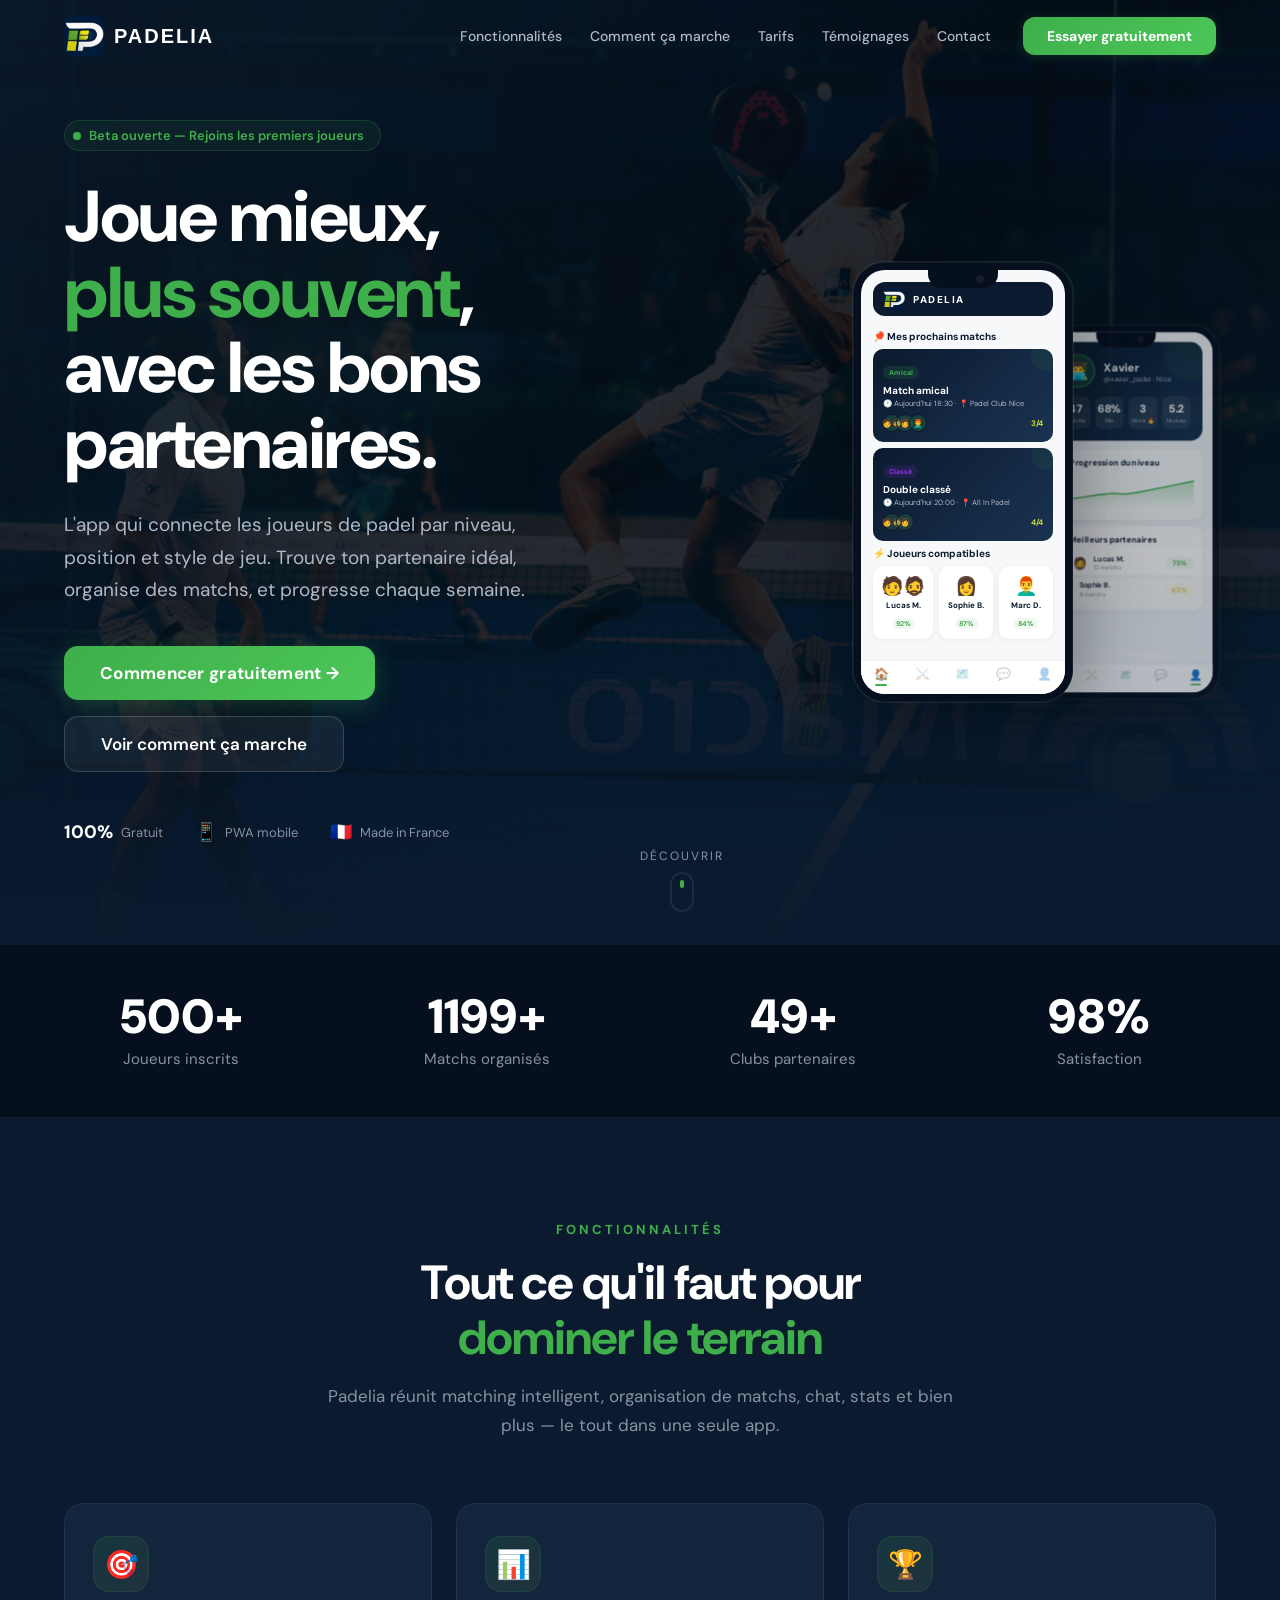
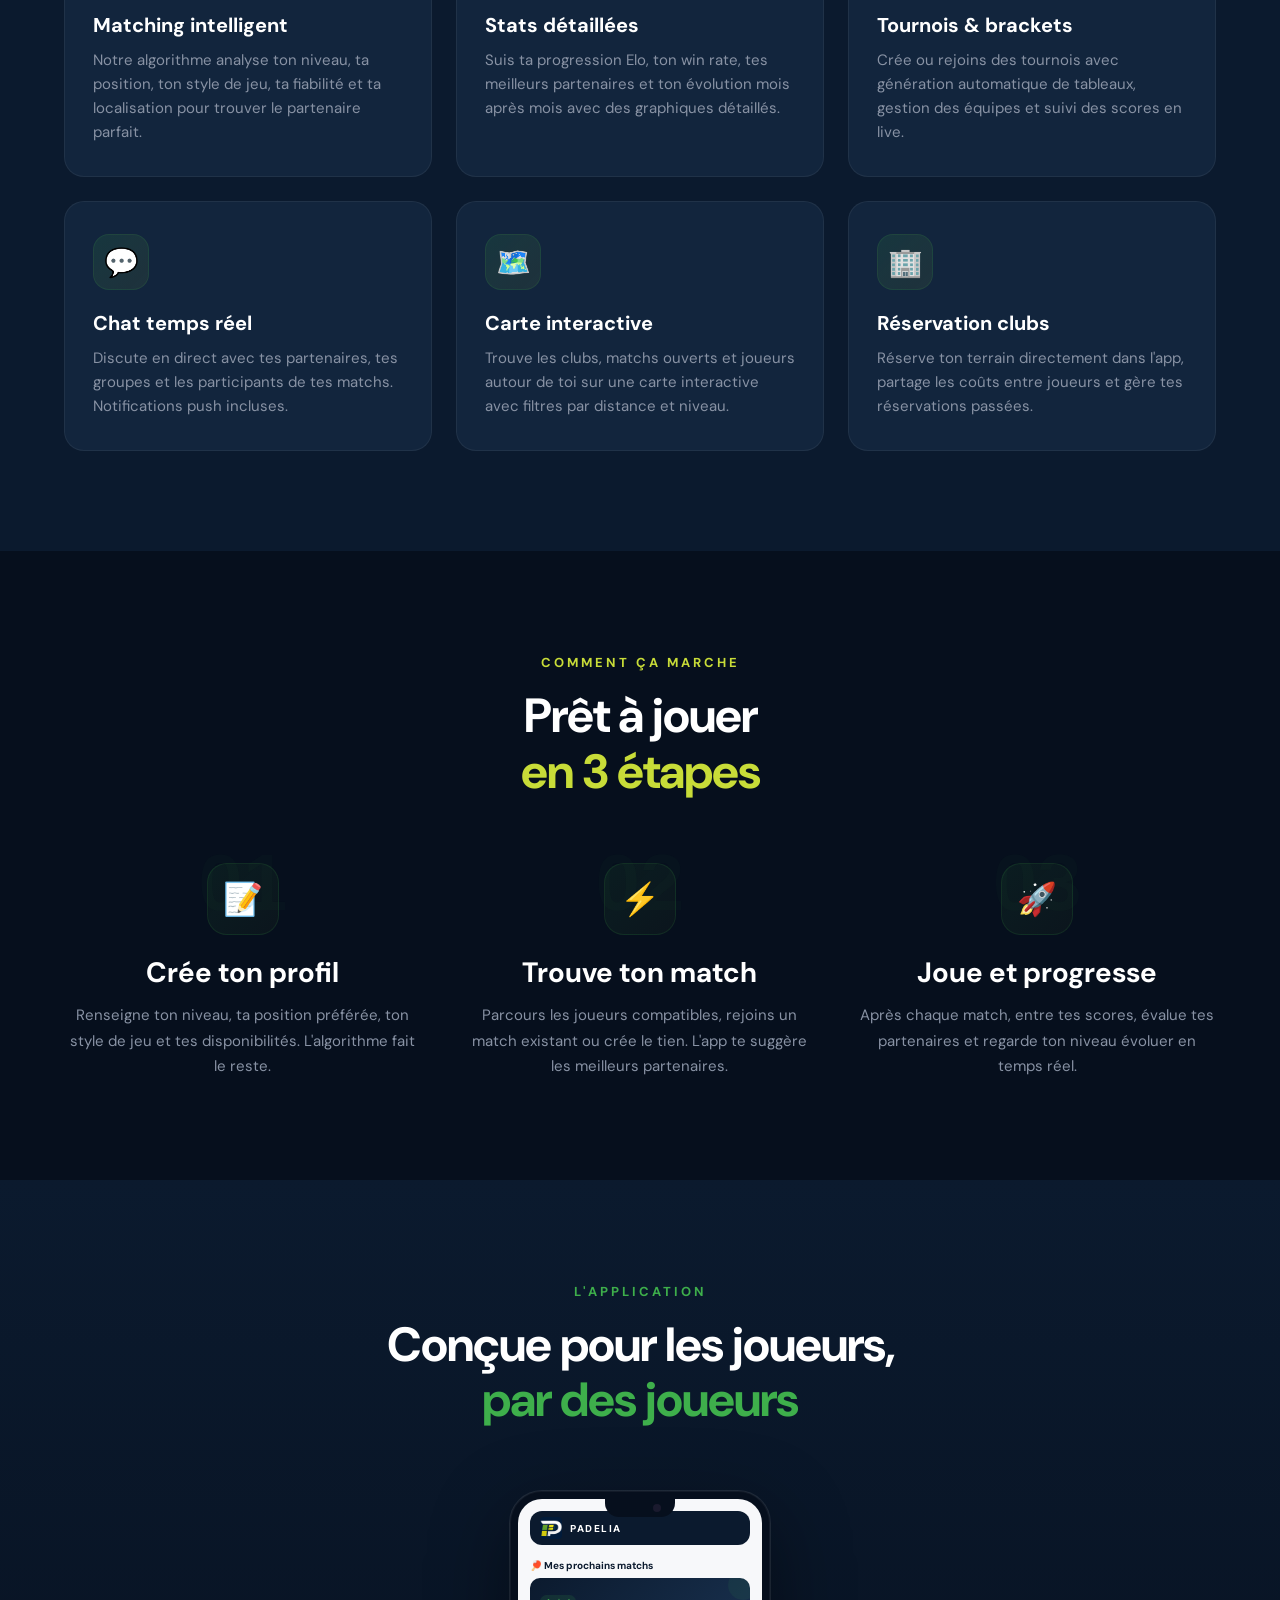
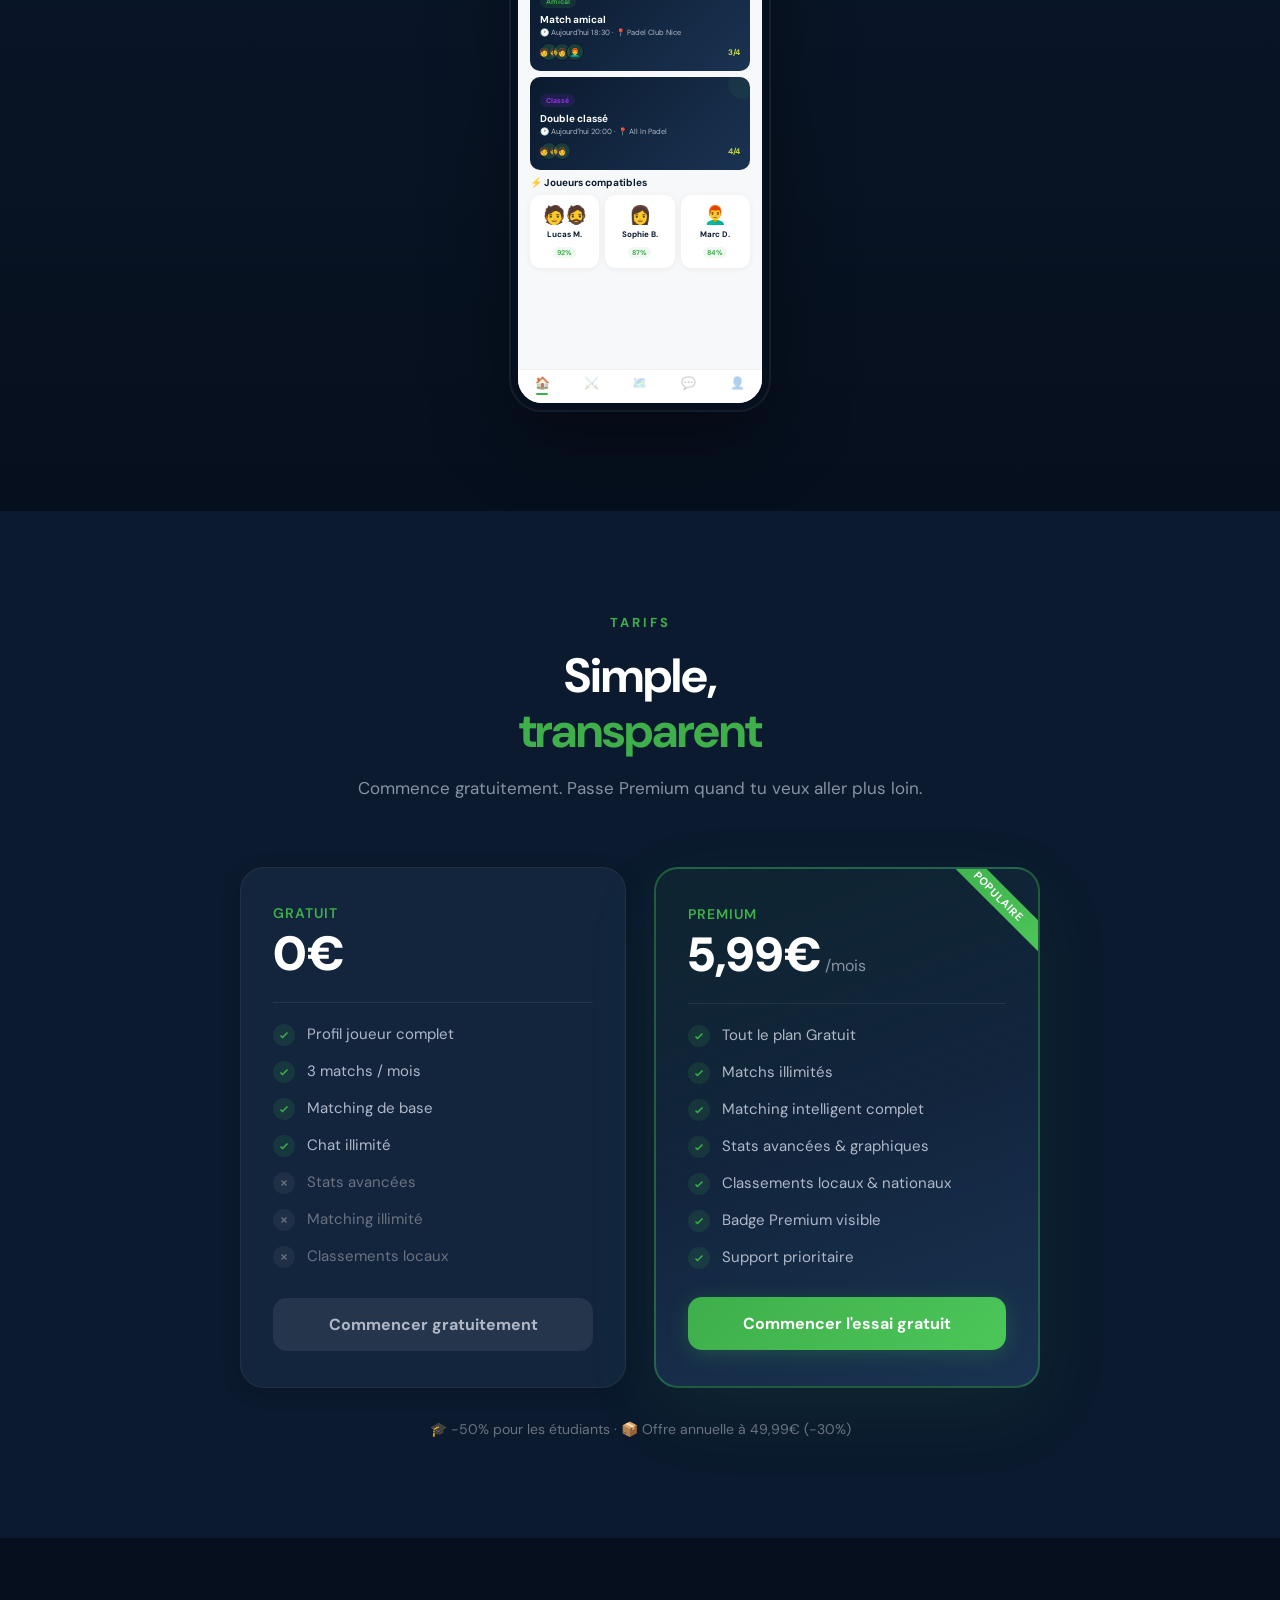
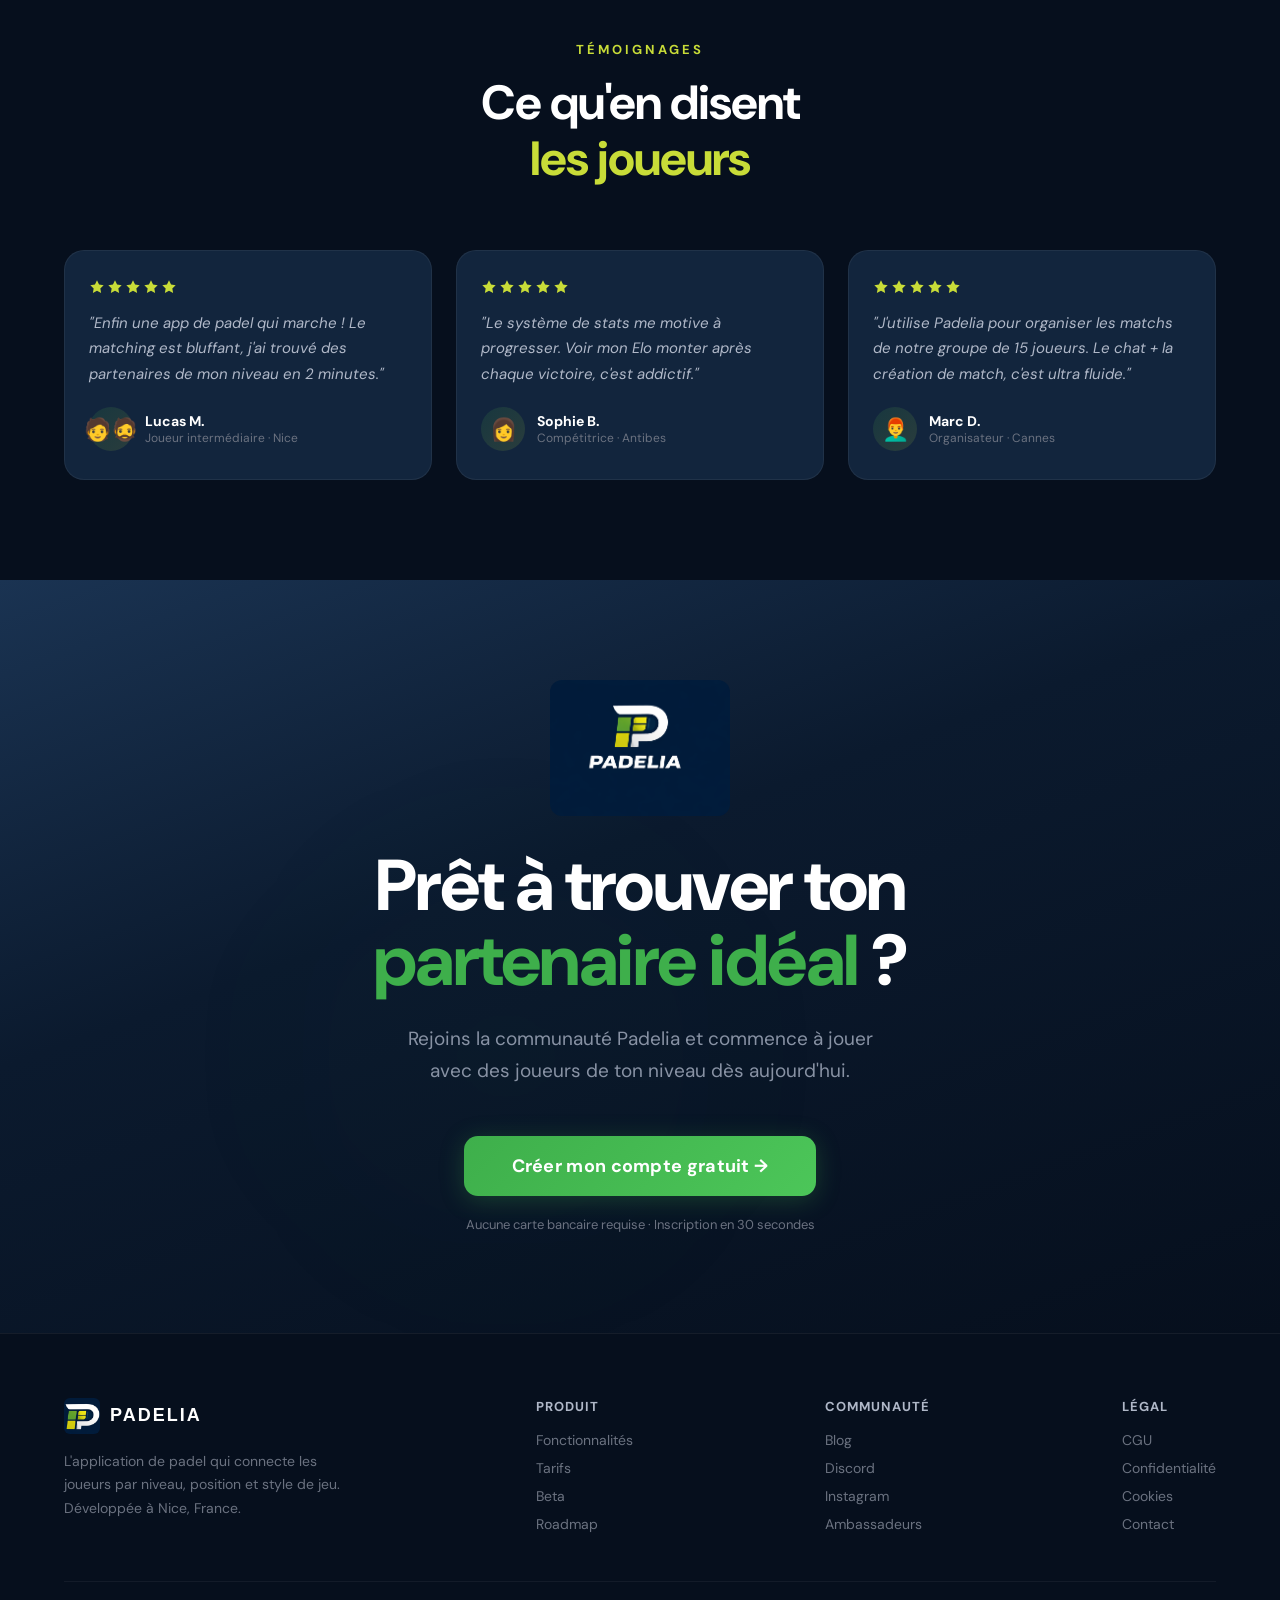
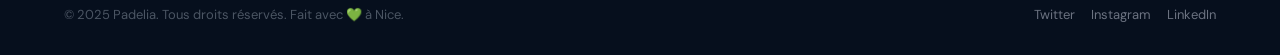
==== index.html @ 712b7052 "first commit" ====
<!DOCTYPE html>
<html lang="fr">
<head>
  <meta charset="UTF-8">
  <meta name="viewport" content="width=device-width, initial-scale=1.0">
  <title>Padelia — Joue mieux, plus souvent</title>
  <meta name="description" content="L'app qui connecte les joueurs de padel par niveau, position et style de jeu. Trouve ton partenaire idéal, organise des matchs et progresse.">

  <!-- Open Graph -->
  <meta property="og:title" content="Padelia — Joue mieux, plus souvent">
  <meta property="og:description" content="L'app qui connecte les joueurs de padel par niveau, position et style de jeu. Trouve ton partenaire idéal, organise des matchs et progresse.">
  <meta property="og:type" content="website">
  <meta property="og:url" content="https://padelia.app">
  <meta property="og:image" content="https://padelia.app/images/cover.jpg">

  <!-- Twitter Card -->
  <meta name="twitter:card" content="summary_large_image">
  <meta name="twitter:title" content="Padelia — Joue mieux, plus souvent">
  <meta name="twitter:description" content="L'app qui connecte les joueurs de padel par niveau, position et style de jeu. Trouve ton partenaire idéal, organise des matchs et progresse.">
  <meta name="twitter:image" content="https://padelia.app/images/cover.jpg">

  <link rel="canonical" href="https://padelia.app">
  <link rel="icon" href="images/logo-small.png">

  <!-- Fonts (non-blocking) -->
  <link rel="preconnect" href="https://fonts.googleapis.com">
  <link rel="preconnect" href="https://fonts.gstatic.com" crossorigin>
  <link href="https://fonts.googleapis.com/css2?family=DM+Sans:ital,opsz,wght@0,9..40,300;0,9..40,400;0,9..40,500;0,9..40,600;0,9..40,700;0,9..40,800;0,9..40,900;1,9..40,400&display=swap" rel="stylesheet">
  <link href="https://api.fontshare.com/v2/css?f[]=clash-display@700,600,800&display=swap" rel="stylesheet">

  <link rel="stylesheet" href="styles.css">
</head>
<body>

  <!-- ══ NAVBAR ══ -->
  <nav class="navbar" id="navbar">
    <div class="navbar-inner">
      <div class="navbar-logo">
        <img src="images/logo-small.png" alt="Padelia">
        <span>PADELIA</span>
      </div>
      <div class="nav-desktop">
        <div class="nav-links">
          <a href="#features">Fonctionnalités</a>
          <a href="#how">Comment ça marche</a>
          <a href="#pricing">Tarifs</a>
          <a href="#testimonials">Témoignages</a>
          <a href="contact.html">Contact</a>
        </div>
        <a href="https://padelia-beta.vercel.app" target="_blank" rel="noopener noreferrer" class="nav-cta">Essayer gratuitement</a>
      </div>
      <button class="nav-mobile-toggle" id="menu-toggle" aria-label="Ouvrir le menu" aria-controls="mobile-menu" aria-expanded="false">
        <span class="bar"></span>
        <span class="bar"></span>
        <span class="bar"></span>
      </button>
    </div>
  </nav>

  <!-- Mobile Menu -->
  <div class="mobile-overlay" id="mobile-overlay"></div>
  <div class="mobile-menu" id="mobile-menu" role="dialog" aria-modal="true" aria-hidden="true">
    <div class="mobile-menu-links">
      <a href="#features">Fonctionnalités</a>
      <a href="#how">Comment ça marche</a>
      <a href="#pricing">Tarifs</a>
      <a href="#testimonials">Témoignages</a>
      <a href="contact.html">Contact</a>
    </div>
    <div class="mobile-menu-spacer"></div>
    <a href="https://padelia-beta.vercel.app" target="_blank" rel="noopener noreferrer" class="cta-btn" style="text-align:center;">
      Essayer gratuitement →
    </a>
  </div>

  <main>

    <!-- ══ HERO ══ -->
    <section class="hero">
      <!-- Cover photo background -->
      <div class="hero-bg">
        <img
          src="images/cover.jpg"
          alt="Joueurs de padel en action"
          fetchpriority="high">
      </div>
      <!-- Gradient overlays -->
      <div class="hero-overlay">
        <div class="hero-overlay-gradient"></div>
        <div class="hero-overlay-bottom"></div>
      </div>
      <!-- Green glow -->
      <div class="hero-glow"></div>

      <div class="section-pad hero-content">
        <!-- Left: Text -->
        <div class="hero-text">
          <div class="hero-badge">
            <span class="hero-badge-dot"></span>
            <span>Beta ouverte — Rejoins les premiers joueurs</span>
          </div>

          <h1 class="heading-xl">
            Joue mieux,<br>
            <span class="accent">plus souvent</span>,<br>
            avec les bons<br>
            partenaires.
          </h1>

          <p class="hero-desc">
            L'app qui connecte les joueurs de padel par niveau, position et style de jeu.
            Trouve ton partenaire idéal, organise des matchs, et progresse chaque semaine.
          </p>

          <div class="hero-buttons">
            <a href="https://padelia-beta.vercel.app" target="_blank" rel="noopener noreferrer" class="cta-btn">
              Commencer gratuitement →
            </a>
            <a href="#how" class="cta-secondary">
              Voir comment ça marche
            </a>
          </div>

          <div class="hero-badges">
            <div><span class="value">100%</span> <span class="label">Gratuit</span></div>
            <div><span class="value">📱</span> <span class="label">PWA mobile</span></div>
            <div><span class="value">🇫🇷</span> <span class="label">Made in France</span></div>
          </div>
        </div>

        <!-- Right: Phone Mockups -->
        <div class="hero-phones">
          <div class="hero-phone-main">
            <!-- Phone Mockup: Home Screen -->
            <div class="phone-mockup">
              <div class="phone-notch"><div class="phone-notch-camera"></div></div>
              <div class="phone-screen">
                <div class="phone-screen-content">
                  <div class="phone-header">
                    <img src="images/logo-small.png" alt="P" loading="lazy" decoding="async">
                    <span>PADELIA</span>
                  </div>
                  <div class="phone-section-title">🏓 Mes prochains matchs</div>
                  <!-- Match 1 -->
                  <div class="match-card">
                    <div class="match-card-circle"></div>
                    <span class="match-badge amical">Amical</span>
                    <div class="match-title">Match amical</div>
                    <div class="match-info">🕐 Aujourd'hui 18:30 · 📍 Padel Club Nice</div>
                    <div class="match-footer">
                      <div class="match-avatars">
                        <div class="match-avatar">🧑‍🧔</div>
                        <div class="match-avatar">👩</div>
                        <div class="match-avatar">👨‍🦰</div>
                      </div>
                      <span class="match-slots">3/4</span>
                    </div>
                  </div>
                  <!-- Match 2 -->
                  <div class="match-card">
                    <div class="match-card-circle"></div>
                    <span class="match-badge classe">Classé</span>
                    <div class="match-title">Double classé</div>
                    <div class="match-info">🕐 Aujourd'hui 20:00 · 📍 All In Padel</div>
                    <div class="match-footer">
                      <div class="match-avatars">
                        <div class="match-avatar">🧑‍🧔</div>
                        <div class="match-avatar">👩</div>
                      </div>
                      <span class="match-slots">4/4</span>
                    </div>
                  </div>
                  <div class="phone-section-title" style="margin-top:4px;">⚡ Joueurs compatibles</div>
                  <div class="players-grid">
                    <div class="player-card">
                      <div class="player-card-emoji">🧑‍🧔</div>
                      <div class="player-card-name">Lucas M.</div>
                      <span class="player-card-score">92%</span>
                    </div>
                    <div class="player-card">
                      <div class="player-card-emoji">👩</div>
                      <div class="player-card-name">Sophie B.</div>
                      <span class="player-card-score">87%</span>
                    </div>
                    <div class="player-card">
                      <div class="player-card-emoji">👨‍🦰</div>
                      <div class="player-card-name">Marc D.</div>
                      <span class="player-card-score">84%</span>
                    </div>
                  </div>
                </div>
                <div class="phone-navbar">
                  <div class="phone-navbar-item active">🏠<div class="indicator"></div></div>
                  <div class="phone-navbar-item">⚔️</div>
                  <div class="phone-navbar-item">🗺️</div>
                  <div class="phone-navbar-item">💬</div>
                  <div class="phone-navbar-item">👤</div>
                </div>
              </div>
            </div>
          </div>

          <div class="hero-phone-secondary">
            <!-- Phone Mockup: Stats Screen -->
            <div class="phone-mockup">
              <div class="phone-notch"><div class="phone-notch-camera"></div></div>
              <div class="phone-screen">
                <div class="phone-screen-content">
                  <!-- Stats Header -->
                  <div class="stats-header">
                    <div class="stats-header-circle"></div>
                    <div class="stats-profile">
                      <div class="stats-avatar">👨‍💻</div>
                      <div>
                        <div class="stats-name">Xavier</div>
                        <div class="stats-handle">@xavier_padel · Nice</div>
                      </div>
                    </div>
                    <div class="stats-grid">
                      <div class="stats-grid-item">
                        <div class="stats-grid-value">47</div>
                        <div class="stats-grid-label">Matchs</div>
                      </div>
                      <div class="stats-grid-item">
                        <div class="stats-grid-value">68%</div>
                        <div class="stats-grid-label">Win</div>
                      </div>
                      <div class="stats-grid-item">
                        <div class="stats-grid-value">3</div>
                        <div class="stats-grid-label">Série 🔥</div>
                      </div>
                      <div class="stats-grid-item">
                        <div class="stats-grid-value">5.2</div>
                        <div class="stats-grid-label">Niveau</div>
                      </div>
                    </div>
                  </div>
                  <!-- Progression Chart -->
                  <div class="stats-card">
                    <div class="stats-card-title">📈 Progression du niveau</div>
                    <svg class="stats-chart" viewBox="0 0 200 50">
                      <defs>
                        <linearGradient id="sg" x1="0" y1="0" x2="0" y2="1">
                          <stop offset="0%" stop-color="#3EAF4B" stop-opacity="0.3"/>
                          <stop offset="100%" stop-color="#3EAF4B" stop-opacity="0"/>
                        </linearGradient>
                      </defs>
                      <polyline fill="none" stroke="#3EAF4B" stroke-width="2" stroke-linecap="round" points="0,40 20,38 40,35 60,32 80,30 100,31 120,28 140,24 160,20 180,16 200,12"/>
                      <polygon fill="url(#sg)" points="0,50 0,40 20,38 40,35 60,32 80,30 100,31 120,28 140,24 160,20 180,16 200,12 200,50"/>
                    </svg>
                  </div>
                  <!-- Best Partners -->
                  <div class="stats-card">
                    <div class="stats-card-title">🤝 Meilleurs partenaires</div>
                    <div class="partner-row">
                      <div class="partner-emoji">🧑‍🧔</div>
                      <div class="partner-info">
                        <div class="partner-name">Lucas M.</div>
                        <div class="partner-matches">12 matchs</div>
                      </div>
                      <span class="partner-winrate high">75%</span>
                    </div>
                    <div class="partner-row">
                      <div class="partner-emoji">👩</div>
                      <div class="partner-info">
                        <div class="partner-name">Sophie B.</div>
                        <div class="partner-matches">8 matchs</div>
                      </div>
                      <span class="partner-winrate mid">62%</span>
                    </div>
                  </div>
                </div>
                <div class="phone-navbar">
                  <div class="phone-navbar-item">🏠</div>
                  <div class="phone-navbar-item">⚔️</div>
                  <div class="phone-navbar-item">🗺️</div>
                  <div class="phone-navbar-item">💬</div>
                  <div class="phone-navbar-item active">👤<div class="indicator"></div></div>
                </div>
              </div>
            </div>
          </div>
        </div>
      </div>

      <!-- Scroll indicator -->
      <div class="scroll-indicator">
        <span>Découvrir</span>
        <div class="scroll-indicator-pill">
          <div class="scroll-indicator-dot"></div>
        </div>
      </div>
    </section>

    <!-- ══ SOCIAL PROOF BAR ══ -->
    <section class="social-proof">
      <div class="social-proof-inner">
        <div class="grid-4">
          <div class="stat-counter" data-end="500" data-suffix="+" data-delay="0">
            <div class="number">0+</div>
            <div class="label">Joueurs inscrits</div>
          </div>
          <div class="stat-counter" data-end="1200" data-suffix="+" data-delay="150">
            <div class="number">0+</div>
            <div class="label">Matchs organisés</div>
          </div>
          <div class="stat-counter" data-end="50" data-suffix="+" data-delay="300">
            <div class="number">0+</div>
            <div class="label">Clubs partenaires</div>
          </div>
          <div class="stat-counter" data-end="98" data-suffix="%" data-delay="0">
            <div class="number">0%</div>
            <div class="label">Satisfaction</div>
          </div>
        </div>
      </div>
    </section>

    <!-- ══ FEATURES ══ -->
    <section id="features" class="features-section">
      <div class="section-pad">
        <div class="section-header reveal">
          <span class="section-tag green">Fonctionnalités</span>
          <h2 class="heading-lg">Tout ce qu'il faut pour<br><span class="accent-green">dominer le terrain</span></h2>
          <p>Padelia réunit matching intelligent, organisation de matchs, chat, stats et bien plus — le tout dans une seule app.</p>
        </div>
        <div class="grid-3">
          <div class="reveal">
            <div class="feature-card">
              <div class="feature-card-icon">🎯</div>
              <h3>Matching intelligent</h3>
              <p>Notre algorithme analyse ton niveau, ta position, ton style de jeu, ta fiabilité et ta localisation pour trouver le partenaire parfait.</p>
            </div>
          </div>
          <div class="reveal" data-delay="100">
            <div class="feature-card">
              <div class="feature-card-icon">📊</div>
              <h3>Stats détaillées</h3>
              <p>Suis ta progression Elo, ton win rate, tes meilleurs partenaires et ton évolution mois après mois avec des graphiques détaillés.</p>
            </div>
          </div>
          <div class="reveal" data-delay="200">
            <div class="feature-card">
              <div class="feature-card-icon">🏆</div>
              <h3>Tournois & brackets</h3>
              <p>Crée ou rejoins des tournois avec génération automatique de tableaux, gestion des équipes et suivi des scores en live.</p>
            </div>
          </div>
          <div class="reveal" data-delay="100">
            <div class="feature-card">
              <div class="feature-card-icon">💬</div>
              <h3>Chat temps réel</h3>
              <p>Discute en direct avec tes partenaires, tes groupes et les participants de tes matchs. Notifications push incluses.</p>
            </div>
          </div>
          <div class="reveal" data-delay="200">
            <div class="feature-card">
              <div class="feature-card-icon">🗺️</div>
              <h3>Carte interactive</h3>
              <p>Trouve les clubs, matchs ouverts et joueurs autour de toi sur une carte interactive avec filtres par distance et niveau.</p>
            </div>
          </div>
          <div class="reveal" data-delay="300">
            <div class="feature-card">
              <div class="feature-card-icon">🏢</div>
              <h3>Réservation clubs</h3>
              <p>Réserve ton terrain directement dans l'app, partage les coûts entre joueurs et gère tes réservations passées.</p>
            </div>
          </div>
        </div>
      </div>
    </section>

    <!-- ══ HOW IT WORKS ══ -->
    <section id="how" class="how-section">
      <div class="section-pad" style="position:relative;">
        <div class="section-header reveal">
          <span class="section-tag lime">Comment ça marche</span>
          <h2 class="heading-lg">Prêt à jouer<br><span class="accent-lime">en 3 étapes</span></h2>
        </div>
        <div class="grid-3" style="gap:40px;">
          <div class="reveal">
            <div class="how-step">
              <div class="how-step-number">01</div>
              <div class="how-step-icon">📝</div>
              <h3 class="heading-md">Crée ton profil</h3>
              <p>Renseigne ton niveau, ta position préférée, ton style de jeu et tes disponibilités. L'algorithme fait le reste.</p>
            </div>
          </div>
          <div class="reveal" data-delay="150">
            <div class="how-step">
              <div class="how-step-number">02</div>
              <div class="how-step-icon">⚡</div>
              <h3 class="heading-md">Trouve ton match</h3>
              <p>Parcours les joueurs compatibles, rejoins un match existant ou crée le tien. L'app te suggère les meilleurs partenaires.</p>
            </div>
          </div>
          <div class="reveal" data-delay="300">
            <div class="how-step">
              <div class="how-step-number">03</div>
              <div class="how-step-icon">🚀</div>
              <h3 class="heading-md">Joue et progresse</h3>
              <p>Après chaque match, entre tes scores, évalue tes partenaires et regarde ton niveau évoluer en temps réel.</p>
            </div>
          </div>
        </div>
      </div>
    </section>

    <!-- ══ APP SHOWCASE ══ -->
    <section class="showcase-section">
      <div class="section-header reveal" style="max-width:600px;margin:0 auto 64px;">
        <span class="section-tag green">L'application</span>
        <h2 class="heading-lg">Conçue pour les joueurs,<br><span class="accent-green">par des joueurs</span></h2>
      </div>
      <div class="reveal" data-delay="200">
        <div class="phones-row">
          <!-- Large Phone Mockup: Home -->
          <div class="phone-mockup large">
            <div class="phone-notch"><div class="phone-notch-camera"></div></div>
            <div class="phone-screen">
              <div class="phone-screen-content">
                <div class="phone-header">
                  <img src="images/logo-small.png" alt="P" loading="lazy" decoding="async">
                  <span>PADELIA</span>
                </div>
                <div class="phone-section-title">🏓 Mes prochains matchs</div>
                <div class="match-card">
                  <div class="match-card-circle"></div>
                  <span class="match-badge amical">Amical</span>
                  <div class="match-title">Match amical</div>
                  <div class="match-info">🕐 Aujourd'hui 18:30 · 📍 Padel Club Nice</div>
                  <div class="match-footer">
                    <div class="match-avatars">
                      <div class="match-avatar">🧑‍🧔</div>
                      <div class="match-avatar">👩</div>
                      <div class="match-avatar">👨‍🦰</div>
                    </div>
                    <span class="match-slots">3/4</span>
                  </div>
                </div>
                <div class="match-card">
                  <div class="match-card-circle"></div>
                  <span class="match-badge classe">Classé</span>
                  <div class="match-title">Double classé</div>
                  <div class="match-info">🕐 Aujourd'hui 20:00 · 📍 All In Padel</div>
                  <div class="match-footer">
                    <div class="match-avatars">
                      <div class="match-avatar">🧑‍🧔</div>
                      <div class="match-avatar">👩</div>
                    </div>
                    <span class="match-slots">4/4</span>
                  </div>
                </div>
                <div class="phone-section-title" style="margin-top:4px;">⚡ Joueurs compatibles</div>
                <div class="players-grid">
                  <div class="player-card">
                    <div class="player-card-emoji">🧑‍🧔</div>
                    <div class="player-card-name">Lucas M.</div>
                    <span class="player-card-score">92%</span>
                  </div>
                  <div class="player-card">
                    <div class="player-card-emoji">👩</div>
                    <div class="player-card-name">Sophie B.</div>
                    <span class="player-card-score">87%</span>
                  </div>
                  <div class="player-card">
                    <div class="player-card-emoji">👨‍🦰</div>
                    <div class="player-card-name">Marc D.</div>
                    <span class="player-card-score">84%</span>
                  </div>
                </div>
              </div>
              <div class="phone-navbar">
                <div class="phone-navbar-item active">🏠<div class="indicator"></div></div>
                <div class="phone-navbar-item">⚔️</div>
                <div class="phone-navbar-item">🗺️</div>
                <div class="phone-navbar-item">💬</div>
                <div class="phone-navbar-item">👤</div>
              </div>
            </div>
          </div>
        </div>
      </div>
    </section>

    <!-- ══ PRICING ══ -->
    <section id="pricing" class="pricing-section">
      <div class="section-pad">
        <div class="section-header reveal">
          <span class="section-tag green">Tarifs</span>
          <h2 class="heading-lg">Simple,<br><span class="accent-green">transparent</span></h2>
          <p>Commence gratuitement. Passe Premium quand tu veux aller plus loin.</p>
        </div>
        <div class="grid-2" style="max-width:800px;margin:0 auto;gap:28px;">
          <!-- Free Plan -->
          <div class="reveal">
            <div class="pricing-card">
              <div class="pricing-name">Gratuit</div>
              <div class="pricing-price">
                <span class="amount">0€</span>
              </div>
              <div class="pricing-divider"></div>
              <div class="pricing-features">
                <div class="pricing-feature">
                  <div class="pricing-feature-icon included">
                    <svg width="12" height="12" fill="none" viewBox="0 0 24 24" stroke="#3EAF4B" stroke-width="3"><path d="M5 13l4 4L19 7"/></svg>
                  </div>
                  <span class="included">Profil joueur complet</span>
                </div>
                <div class="pricing-feature">
                  <div class="pricing-feature-icon included">
                    <svg width="12" height="12" fill="none" viewBox="0 0 24 24" stroke="#3EAF4B" stroke-width="3"><path d="M5 13l4 4L19 7"/></svg>
                  </div>
                  <span class="included">3 matchs / mois</span>
                </div>
                <div class="pricing-feature">
                  <div class="pricing-feature-icon included">
                    <svg width="12" height="12" fill="none" viewBox="0 0 24 24" stroke="#3EAF4B" stroke-width="3"><path d="M5 13l4 4L19 7"/></svg>
                  </div>
                  <span class="included">Matching de base</span>
                </div>
                <div class="pricing-feature">
                  <div class="pricing-feature-icon included">
                    <svg width="12" height="12" fill="none" viewBox="0 0 24 24" stroke="#3EAF4B" stroke-width="3"><path d="M5 13l4 4L19 7"/></svg>
                  </div>
                  <span class="included">Chat illimité</span>
                </div>
                <div class="pricing-feature">
                  <div class="pricing-feature-icon excluded">
                    <svg width="10" height="10" fill="none" viewBox="0 0 24 24" stroke="#6B7280" stroke-width="3"><path d="M18 6L6 18M6 6l12 12"/></svg>
                  </div>
                  <span class="excluded">Stats avancées</span>
                </div>
                <div class="pricing-feature">
                  <div class="pricing-feature-icon excluded">
                    <svg width="10" height="10" fill="none" viewBox="0 0 24 24" stroke="#6B7280" stroke-width="3"><path d="M18 6L6 18M6 6l12 12"/></svg>
                  </div>
                  <span class="excluded">Matching illimité</span>
                </div>
                <div class="pricing-feature">
                  <div class="pricing-feature-icon excluded">
                    <svg width="10" height="10" fill="none" viewBox="0 0 24 24" stroke="#6B7280" stroke-width="3"><path d="M18 6L6 18M6 6l12 12"/></svg>
                  </div>
                  <span class="excluded">Classements locaux</span>
                </div>
              </div>
              <button class="pricing-btn secondary">Commencer gratuitement</button>
            </div>
          </div>
          <!-- Premium Plan -->
          <div class="reveal" data-delay="150">
            <div class="pricing-card highlighted">
              <div class="pricing-ribbon">POPULAIRE</div>
              <div class="pricing-name">Premium</div>
              <div class="pricing-price">
                <span class="amount">5,99€</span>
                <span class="period">/mois</span>
              </div>
              <div class="pricing-divider"></div>
              <div class="pricing-features">
                <div class="pricing-feature">
                  <div class="pricing-feature-icon included">
                    <svg width="12" height="12" fill="none" viewBox="0 0 24 24" stroke="#3EAF4B" stroke-width="3"><path d="M5 13l4 4L19 7"/></svg>
                  </div>
                  <span class="included">Tout le plan Gratuit</span>
                </div>
                <div class="pricing-feature">
                  <div class="pricing-feature-icon included">
                    <svg width="12" height="12" fill="none" viewBox="0 0 24 24" stroke="#3EAF4B" stroke-width="3"><path d="M5 13l4 4L19 7"/></svg>
                  </div>
                  <span class="included">Matchs illimités</span>
                </div>
                <div class="pricing-feature">
                  <div class="pricing-feature-icon included">
                    <svg width="12" height="12" fill="none" viewBox="0 0 24 24" stroke="#3EAF4B" stroke-width="3"><path d="M5 13l4 4L19 7"/></svg>
                  </div>
                  <span class="included">Matching intelligent complet</span>
                </div>
                <div class="pricing-feature">
                  <div class="pricing-feature-icon included">
                    <svg width="12" height="12" fill="none" viewBox="0 0 24 24" stroke="#3EAF4B" stroke-width="3"><path d="M5 13l4 4L19 7"/></svg>
                  </div>
                  <span class="included">Stats avancées & graphiques</span>
                </div>
                <div class="pricing-feature">
                  <div class="pricing-feature-icon included">
                    <svg width="12" height="12" fill="none" viewBox="0 0 24 24" stroke="#3EAF4B" stroke-width="3"><path d="M5 13l4 4L19 7"/></svg>
                  </div>
                  <span class="included">Classements locaux & nationaux</span>
                </div>
                <div class="pricing-feature">
                  <div class="pricing-feature-icon included">
                    <svg width="12" height="12" fill="none" viewBox="0 0 24 24" stroke="#3EAF4B" stroke-width="3"><path d="M5 13l4 4L19 7"/></svg>
                  </div>
                  <span class="included">Badge Premium visible</span>
                </div>
                <div class="pricing-feature">
                  <div class="pricing-feature-icon included">
                    <svg width="12" height="12" fill="none" viewBox="0 0 24 24" stroke="#3EAF4B" stroke-width="3"><path d="M5 13l4 4L19 7"/></svg>
                  </div>
                  <span class="included">Support prioritaire</span>
                </div>
              </div>
              <button class="pricing-btn primary">Commencer l'essai gratuit</button>
            </div>
          </div>
        </div>
        <div class="reveal" data-delay="300">
          <p class="pricing-note">🎓 -50% pour les étudiants · 📦 Offre annuelle à 49,99€ (-30%)</p>
        </div>
      </div>
    </section>

    <!-- ══ TESTIMONIALS ══ -->
    <section id="testimonials" class="testimonials-section">
      <div class="section-pad">
        <div class="section-header reveal">
          <span class="section-tag lime">Témoignages</span>
          <h2 class="heading-lg">Ce qu'en disent<br><span class="accent-lime">les joueurs</span></h2>
        </div>
        <div class="grid-3">
          <div class="reveal">
            <div class="testimonial-card">
              <div class="testimonial-stars">
                <svg width="16" height="16" fill="#C8DC38" viewBox="0 0 24 24"><path d="M12 2l3.09 6.26L22 9.27l-5 4.87 1.18 6.88L12 17.77l-6.18 3.25L7 14.14 2 9.27l6.91-1.01L12 2z"/></svg>
                <svg width="16" height="16" fill="#C8DC38" viewBox="0 0 24 24"><path d="M12 2l3.09 6.26L22 9.27l-5 4.87 1.18 6.88L12 17.77l-6.18 3.25L7 14.14 2 9.27l6.91-1.01L12 2z"/></svg>
                <svg width="16" height="16" fill="#C8DC38" viewBox="0 0 24 24"><path d="M12 2l3.09 6.26L22 9.27l-5 4.87 1.18 6.88L12 17.77l-6.18 3.25L7 14.14 2 9.27l6.91-1.01L12 2z"/></svg>
                <svg width="16" height="16" fill="#C8DC38" viewBox="0 0 24 24"><path d="M12 2l3.09 6.26L22 9.27l-5 4.87 1.18 6.88L12 17.77l-6.18 3.25L7 14.14 2 9.27l6.91-1.01L12 2z"/></svg>
                <svg width="16" height="16" fill="#C8DC38" viewBox="0 0 24 24"><path d="M12 2l3.09 6.26L22 9.27l-5 4.87 1.18 6.88L12 17.77l-6.18 3.25L7 14.14 2 9.27l6.91-1.01L12 2z"/></svg>
              </div>
              <p class="testimonial-text">"Enfin une app de padel qui marche ! Le matching est bluffant, j'ai trouvé des partenaires de mon niveau en 2 minutes."</p>
              <div class="testimonial-author">
                <div class="testimonial-avatar">🧑‍🧔</div>
                <div>
                  <div class="testimonial-name">Lucas M.</div>
                  <div class="testimonial-role">Joueur intermédiaire · Nice</div>
                </div>
              </div>
            </div>
          </div>
          <div class="reveal" data-delay="100">
            <div class="testimonial-card">
              <div class="testimonial-stars">
                <svg width="16" height="16" fill="#C8DC38" viewBox="0 0 24 24"><path d="M12 2l3.09 6.26L22 9.27l-5 4.87 1.18 6.88L12 17.77l-6.18 3.25L7 14.14 2 9.27l6.91-1.01L12 2z"/></svg>
                <svg width="16" height="16" fill="#C8DC38" viewBox="0 0 24 24"><path d="M12 2l3.09 6.26L22 9.27l-5 4.87 1.18 6.88L12 17.77l-6.18 3.25L7 14.14 2 9.27l6.91-1.01L12 2z"/></svg>
                <svg width="16" height="16" fill="#C8DC38" viewBox="0 0 24 24"><path d="M12 2l3.09 6.26L22 9.27l-5 4.87 1.18 6.88L12 17.77l-6.18 3.25L7 14.14 2 9.27l6.91-1.01L12 2z"/></svg>
                <svg width="16" height="16" fill="#C8DC38" viewBox="0 0 24 24"><path d="M12 2l3.09 6.26L22 9.27l-5 4.87 1.18 6.88L12 17.77l-6.18 3.25L7 14.14 2 9.27l6.91-1.01L12 2z"/></svg>
                <svg width="16" height="16" fill="#C8DC38" viewBox="0 0 24 24"><path d="M12 2l3.09 6.26L22 9.27l-5 4.87 1.18 6.88L12 17.77l-6.18 3.25L7 14.14 2 9.27l6.91-1.01L12 2z"/></svg>
              </div>
              <p class="testimonial-text">"Le système de stats me motive à progresser. Voir mon Elo monter après chaque victoire, c'est addictif."</p>
              <div class="testimonial-author">
                <div class="testimonial-avatar">👩</div>
                <div>
                  <div class="testimonial-name">Sophie B.</div>
                  <div class="testimonial-role">Compétitrice · Antibes</div>
                </div>
              </div>
            </div>
          </div>
          <div class="reveal" data-delay="200">
            <div class="testimonial-card">
              <div class="testimonial-stars">
                <svg width="16" height="16" fill="#C8DC38" viewBox="0 0 24 24"><path d="M12 2l3.09 6.26L22 9.27l-5 4.87 1.18 6.88L12 17.77l-6.18 3.25L7 14.14 2 9.27l6.91-1.01L12 2z"/></svg>
                <svg width="16" height="16" fill="#C8DC38" viewBox="0 0 24 24"><path d="M12 2l3.09 6.26L22 9.27l-5 4.87 1.18 6.88L12 17.77l-6.18 3.25L7 14.14 2 9.27l6.91-1.01L12 2z"/></svg>
                <svg width="16" height="16" fill="#C8DC38" viewBox="0 0 24 24"><path d="M12 2l3.09 6.26L22 9.27l-5 4.87 1.18 6.88L12 17.77l-6.18 3.25L7 14.14 2 9.27l6.91-1.01L12 2z"/></svg>
                <svg width="16" height="16" fill="#C8DC38" viewBox="0 0 24 24"><path d="M12 2l3.09 6.26L22 9.27l-5 4.87 1.18 6.88L12 17.77l-6.18 3.25L7 14.14 2 9.27l6.91-1.01L12 2z"/></svg>
                <svg width="16" height="16" fill="#C8DC38" viewBox="0 0 24 24"><path d="M12 2l3.09 6.26L22 9.27l-5 4.87 1.18 6.88L12 17.77l-6.18 3.25L7 14.14 2 9.27l6.91-1.01L12 2z"/></svg>
              </div>
              <p class="testimonial-text">"J'utilise Padelia pour organiser les matchs de notre groupe de 15 joueurs. Le chat + la création de match, c'est ultra fluide."</p>
              <div class="testimonial-author">
                <div class="testimonial-avatar">👨‍🦰</div>
                <div>
                  <div class="testimonial-name">Marc D.</div>
                  <div class="testimonial-role">Organisateur · Cannes</div>
                </div>
              </div>
            </div>
          </div>
        </div>
      </div>
    </section>

    <!-- ══ FINAL CTA ══ -->
    <section class="cta-section">
      <div class="cta-glow"></div>
      <div class="section-pad cta-content">
        <div class="reveal">
          <img src="images/padelia-logo.png" alt="Padelia" loading="lazy" decoding="async">
        </div>
        <div class="reveal" data-delay="100">
          <h2 class="heading-xl">
            Prêt à trouver ton<br><span class="accent">partenaire idéal</span> ?
          </h2>
        </div>
        <div class="reveal" data-delay="200">
          <p class="cta-desc">
            Rejoins la communauté Padelia et commence à jouer avec des joueurs de ton niveau dès aujourd'hui.
          </p>
        </div>
        <div class="reveal cta-buttons" data-delay="300">
          <a href="https://padelia-beta.vercel.app/register" target="_blank" rel="noopener noreferrer" class="cta-btn">
            Créer mon compte gratuit →
          </a>
        </div>
        <div class="reveal" data-delay="400">
          <p class="cta-note">Aucune carte bancaire requise · Inscription en 30 secondes</p>
        </div>
      </div>
    </section>

  </main>

  <!-- ══ FOOTER ══ -->
  <footer class="footer">
    <div class="footer-inner">
      <div class="footer-grid">
        <div class="footer-brand">
          <div class="footer-brand-logo">
            <img src="images/logo-small.png" alt="Padelia" loading="lazy" decoding="async">
            <span>PADELIA</span>
          </div>
          <p>L'application de padel qui connecte les joueurs par niveau, position et style de jeu. Développée à Nice, France.</p>
        </div>
        <div>
          <div class="footer-col-title">Produit</div>
          <div class="footer-col-links">
            <a href="#features">Fonctionnalités</a>
            <a href="#pricing">Tarifs</a>
            <a href="#">Beta</a>
            <a href="#">Roadmap</a>
          </div>
        </div>
        <div>
          <div class="footer-col-title">Communauté</div>
          <div class="footer-col-links">
            <a href="#">Blog</a>
            <a href="#">Discord</a>
            <a href="#">Instagram</a>
            <a href="#">Ambassadeurs</a>
          </div>
        </div>
        <div>
          <div class="footer-col-title">Légal</div>
          <div class="footer-col-links">
            <a href="#">CGU</a>
            <a href="#">Confidentialité</a>
            <a href="#">Cookies</a>
            <a href="contact.html">Contact</a>
          </div>
        </div>
      </div>
      <div class="footer-bottom">
        <p>© 2025 Padelia. Tous droits réservés. Fait avec 💚 à Nice.</p>
        <div class="footer-socials">
          <a href="#">Twitter</a>
          <a href="#">Instagram</a>
          <a href="#">LinkedIn</a>
        </div>
      </div>
    </div>
  </footer>

  <!-- Back to top button -->
  <button class="back-to-top" id="back-to-top" aria-label="Retour en haut">
    <svg width="20" height="20" fill="none" viewBox="0 0 24 24" stroke="currentColor" stroke-width="2.5" stroke-linecap="round" stroke-linejoin="round">
      <path d="M18 15l-6-6-6 6"/>
    </svg>
  </button>

  <script src="script.js"></script>
</body>
</html>
---- styles.css ----
/* ═══════════════════════════════════════════
   PADELIA LANDING PAGE — Styles
   ═══════════════════════════════════════════ */

/* ─── Design Tokens ─── */
:root {
  --navy: #0B1A2E;
  --navy-light: #12253D;
  --navy-mid: #1A3352;
  --navy-deep: #060F1D;
  --green: #3EAF4B;
  --green-light: #4CC659;
  --green-dark: #2D8A38;
  --lime: #C8DC38;
  --yellow: #E8D44D;
  --white: #FFFFFF;
  --gray50: #F7F8FA;
  --gray100: #EEF0F4;
  --gray200: #D8DCE4;
  --gray300: #B0B8C8;
  --gray400: #8892A4;
  --gray500: #6B7280;
  --gray600: #4B5563;
  --gray700: #374151;
}

/* ─── Reset ─── */
*, *::before, *::after { box-sizing: border-box; margin: 0; padding: 0; }
html { scroll-behavior: smooth; }
body { overflow-x: hidden; font-family: 'DM Sans', 'Segoe UI', sans-serif; background: var(--navy); color: var(--white); }

/* ─── Keyframes ─── */
@keyframes float {
  0%, 100% { transform: translateY(0); }
  50% { transform: translateY(-12px); }
}
@keyframes float2 {
  0%, 100% { transform: translateY(0) rotate(-3deg); }
  50% { transform: translateY(-8px) rotate(3deg); }
}
@keyframes glow {
  0%, 100% { box-shadow: 0 0 40px rgba(62, 175, 75, 0.08); }
  50% { box-shadow: 0 0 80px rgba(62, 175, 75, 0.19); }
}
@keyframes fadeUp {
  from { opacity: 0; transform: translateY(30px); }
  to { opacity: 1; transform: translateY(0); }
}
@keyframes pulse {
  0%, 100% { opacity: 0.5; }
  50% { opacity: 1; }
}

/* ─── Reveal (Intersection Observer animations) ─── */
.reveal {
  opacity: 0;
  transform: translateY(40px);
  transition: all 0.8s cubic-bezier(0.16, 1, 0.3, 1);
}
.reveal.visible {
  opacity: 1;
  transform: translateY(0);
}

/* ─── Utilities ─── */
.section-pad {
  padding: 100px 24px;
  max-width: 1200px;
  margin: 0 auto;
}

.heading-xl {
  font-family: 'Clash Display', 'DM Sans', sans-serif;
  font-size: clamp(40px, 6vw, 72px);
  font-weight: 800;
  line-height: 1.05;
  letter-spacing: -1.5px;
}
.heading-lg {
  font-family: 'Clash Display', 'DM Sans', sans-serif;
  font-size: clamp(32px, 4vw, 48px);
  font-weight: 700;
  line-height: 1.15;
  letter-spacing: -1px;
}
.heading-md {
  font-family: 'Clash Display', 'DM Sans', sans-serif;
  font-size: clamp(20px, 2.5vw, 28px);
  font-weight: 700;
  line-height: 1.3;
}

.grid-2 { display: grid; grid-template-columns: repeat(2, 1fr); gap: 24px; }
.grid-3 { display: grid; grid-template-columns: repeat(3, 1fr); gap: 24px; }
.grid-4 { display: grid; grid-template-columns: repeat(4, 1fr); gap: 24px; }

/* ─── CTA Buttons ─── */
.cta-btn {
  display: inline-block;
  background: linear-gradient(135deg, var(--green), var(--green-light));
  color: white;
  border: none;
  padding: 16px 36px;
  border-radius: 14px;
  font-size: 17px;
  font-weight: 700;
  cursor: pointer;
  box-shadow: 0 4px 24px rgba(62, 175, 75, 0.27);
  transition: all 0.3s ease;
  font-family: 'Clash Display', 'DM Sans', sans-serif;
  letter-spacing: 0.3px;
  text-decoration: none;
}
.cta-btn:hover {
  transform: translateY(-2px);
  box-shadow: 0 8px 32px rgba(62, 175, 75, 0.33);
}

.cta-secondary {
  display: inline-block;
  background: rgba(255,255,255,0.06);
  color: white;
  border: 1.5px solid rgba(255,255,255,0.15);
  padding: 16px 36px;
  border-radius: 14px;
  font-size: 17px;
  font-weight: 600;
  cursor: pointer;
  transition: all 0.3s ease;
  font-family: 'Clash Display', 'DM Sans', sans-serif;
  text-decoration: none;
}
.cta-secondary:hover {
  background: rgba(255,255,255,0.1);
  border-color: rgba(255,255,255,0.25);
}

/* ─── Navbar ─── */
.navbar {
  position: fixed;
  top: 0;
  left: 0;
  right: 0;
  z-index: 100;
  background: transparent;
  transition: all 0.4s ease;
}
.navbar.scrolled {
  background: rgba(11, 26, 46, 0.93);
  backdrop-filter: blur(20px) saturate(180%);
  border-bottom: 1px solid rgba(255,255,255,0.06);
}
.navbar-inner {
  max-width: 1200px;
  margin: 0 auto;
  padding: 0 24px;
  display: flex;
  align-items: center;
  justify-content: space-between;
  height: 72px;
}
.navbar-logo {
  display: flex;
  align-items: center;
  gap: 10px;
}
.navbar-logo img {
  width: 40px;
  height: 40px;
  border-radius: 8px;
  object-fit: cover;
}
.navbar-logo span {
  font-size: 20px;
  font-weight: 800;
  letter-spacing: 2px;
  font-family: 'Clash Display', sans-serif;
}

.nav-desktop {
  display: flex;
  gap: 32px;
  align-items: center;
}
.nav-links {
  display: flex;
  gap: 28px;
}
.nav-links a {
  color: var(--gray300);
  text-decoration: none;
  font-size: 14px;
  font-weight: 500;
  transition: color 0.2s;
}
.nav-links a:hover {
  color: var(--white);
}
.nav-cta {
  background: linear-gradient(135deg, var(--green), var(--green-light));
  color: var(--white);
  padding: 10px 24px;
  border-radius: 12px;
  font-size: 14px;
  font-weight: 700;
  text-decoration: none;
  box-shadow: 0 2px 12px rgba(62, 175, 75, 0.2);
  transition: all 0.3s ease;
  font-family: 'Clash Display', 'DM Sans', sans-serif;
}
.nav-cta:hover {
  transform: translateY(-1px);
  box-shadow: 0 4px 16px rgba(62, 175, 75, 0.3);
}

/* Mobile Toggle */
.nav-mobile-toggle {
  display: none;
  width: 44px;
  height: 44px;
  align-items: center;
  justify-content: center;
  border-radius: 12px;
  background: rgba(255,255,255,0.06);
  border: 1px solid rgba(255,255,255,0.15);
  color: var(--white);
  cursor: pointer;
  flex-direction: column;
  gap: 3px;
}
.nav-mobile-toggle:hover {
  background: rgba(255,255,255,0.1);
}
.nav-mobile-toggle .bar {
  width: 18px;
  height: 2px;
  background: var(--white);
  border-radius: 1px;
  display: block;
}

/* Mobile Menu */
.mobile-overlay {
  position: fixed;
  inset: 0;
  background: rgba(0,0,0,0.4);
  backdrop-filter: blur(2px);
  opacity: 0;
  pointer-events: none;
  transition: opacity 0.3s ease;
  z-index: 150;
}
.mobile-overlay.open {
  opacity: 1;
  pointer-events: auto;
}

.mobile-menu {
  position: fixed;
  top: 72px;
  right: 0;
  bottom: 0;
  width: 85vw;
  max-width: 360px;
  background: var(--navy);
  border-left: 1px solid rgba(255,255,255,0.06);
  transform: translateX(100%);
  transition: transform 0.3s ease;
  z-index: 200;
  padding: 24px;
  display: flex;
  flex-direction: column;
  gap: 12px;
}
.mobile-menu.open {
  transform: translateX(0);
}
.mobile-menu-links {
  display: flex;
  flex-direction: column;
  gap: 16px;
}
.mobile-menu-links a {
  color: var(--gray300);
  text-decoration: none;
  font-size: 18px;
  font-weight: 600;
}
.mobile-menu-links a:hover {
  color: var(--white);
}
.mobile-menu-spacer {
  flex: 1;
}

/* ─── Hero Section ─── */
.hero {
  min-height: 100vh;
  position: relative;
  overflow: hidden;
  display: flex;
  align-items: center;
}
.hero-bg {
  position: absolute;
  inset: 0;
  z-index: 0;
  filter: brightness(0.3) saturate(1.2);
}
.hero-bg img {
  width: 100%;
  height: 100%;
  object-fit: cover;
  object-position: center 30%;
}
.hero-overlay {
  position: absolute;
  inset: 0;
}
.hero-overlay-gradient {
  position: absolute;
  inset: 0;
  background: linear-gradient(135deg, rgba(11,26,46,0.87) 0%, rgba(6,15,29,0.53) 50%, rgba(11,26,46,0.8) 100%);
}
.hero-overlay-bottom {
  position: absolute;
  bottom: 0;
  left: 0;
  right: 0;
  height: 30%;
  background: linear-gradient(to top, var(--navy), transparent);
}
.hero-glow {
  position: absolute;
  top: 20%;
  left: 8%;
  width: 400px;
  height: 400px;
  border-radius: 50%;
  background: radial-gradient(circle, rgba(62,175,75,0.04), transparent);
  filter: blur(60px);
}

.hero-content {
  width: 100%;
  display: flex;
  align-items: center;
  gap: 60px;
  flex-wrap: wrap;
  justify-content: space-between;
  padding-top: 120px;
  position: relative;
  z-index: 2;
}
.hero-text {
  flex: 1 1 480px;
  max-width: 600px;
}
.hero-badge {
  display: inline-flex;
  align-items: center;
  gap: 8px;
  background: rgba(62,175,75,0.08);
  border: 1px solid rgba(62,175,75,0.2);
  border-radius: 100px;
  padding: 6px 16px 6px 8px;
  margin-bottom: 28px;
  animation: fadeUp 0.8s ease-out both;
}
.hero-badge-dot {
  width: 8px;
  height: 8px;
  border-radius: 50%;
  background: var(--green);
  animation: pulse 2s ease-in-out infinite;
}
.hero-badge span:last-child {
  font-size: 13px;
  font-weight: 600;
  color: var(--green);
}
.hero h1 {
  animation: fadeUp 0.8s ease-out 0.1s both;
}
.hero h1 .accent {
  color: var(--green);
}
.hero-desc {
  font-size: 19px;
  color: var(--gray300);
  line-height: 1.7;
  max-width: 480px;
  margin-top: 28px;
  animation: fadeUp 0.8s ease-out 0.2s both;
}
.hero-buttons {
  display: flex;
  gap: 16px;
  margin-top: 40px;
  flex-wrap: wrap;
  animation: fadeUp 0.8s ease-out 0.3s both;
}
.hero-badges {
  display: flex;
  gap: 32px;
  margin-top: 48px;
  animation: fadeUp 0.8s ease-out 0.4s both;
}
.hero-badges > div {
  display: flex;
  align-items: center;
  gap: 8px;
}
.hero-badges .value {
  font-size: 18px;
  font-weight: 800;
}
.hero-badges .label {
  font-size: 13px;
  color: var(--gray400);
}

/* Hero Phones */
.hero-phones {
  flex: 1 1 400px;
  display: flex;
  justify-content: center;
  align-items: center;
  min-height: 500px;
  position: relative;
  animation: fadeUp 1s ease-out 0.4s both;
}
.hero-phone-main {
  animation: float 6s ease-in-out infinite;
  position: relative;
  z-index: 2;
}
.hero-phone-secondary {
  animation: float2 7s ease-in-out infinite;
  position: absolute;
  right: -20px;
  top: 60px;
  z-index: 1;
  opacity: 0.7;
  transform: scale(0.85);
}

/* Scroll Indicator */
.scroll-indicator {
  position: absolute;
  bottom: 32px;
  left: 50%;
  transform: translateX(-50%);
  display: flex;
  flex-direction: column;
  align-items: center;
  gap: 8px;
  animation: fadeUp 1s ease-out 1s both;
  z-index: 2;
}
.scroll-indicator span {
  font-size: 12px;
  color: var(--gray400);
  letter-spacing: 2px;
  text-transform: uppercase;
}
.scroll-indicator-pill {
  width: 24px;
  height: 40px;
  border-radius: 12px;
  border: 2px solid rgba(107, 114, 128, 0.2);
  display: flex;
  justify-content: center;
  padding-top: 6px;
}
.scroll-indicator-dot {
  width: 4px;
  height: 8px;
  border-radius: 2px;
  background: var(--green);
  animation: float 2s ease-in-out infinite;
}

/* ─── Phone Mockup ─── */
.phone-mockup {
  width: 220px;
  height: 440px;
  border-radius: 32px;
  background: var(--navy-deep);
  padding: 8px;
  position: relative;
  box-shadow: 0 24px 80px rgba(0,0,0,0.4), 0 0 0 1px rgba(255,255,255,0.1), inset 0 0 0 1px rgba(255,255,255,0.05);
}
.phone-mockup.large {
  width: 260px;
  height: 520px;
  animation: glow 4s ease-in-out infinite;
}
.phone-notch {
  position: absolute;
  top: 8px;
  left: 50%;
  transform: translateX(-50%);
  width: 70px;
  height: 18px;
  background: var(--navy-deep);
  border-radius: 0 0 14px 14px;
  z-index: 5;
}
.phone-notch-camera {
  width: 8px;
  height: 8px;
  border-radius: 50%;
  background: #1a1a2e;
  position: absolute;
  right: 14px;
  top: 5px;
}
.phone-screen {
  width: 100%;
  height: 100%;
  border-radius: 24px;
  overflow: hidden;
  position: relative;
}
.phone-screen-content {
  background: var(--gray50);
  height: 100%;
  padding: 12px;
  font-family: 'DM Sans', sans-serif;
  overflow: hidden;
}
.phone-navbar {
  position: absolute;
  bottom: 0;
  left: 0;
  right: 0;
  background: var(--white);
  border-top: 1px solid var(--gray100);
  display: flex;
  justify-content: space-around;
  padding: 5px 0 8px;
}
.phone-navbar-item {
  text-align: center;
  font-size: 12px;
  opacity: 0.35;
}
.phone-navbar-item.active {
  opacity: 1;
}
.phone-navbar-item .indicator {
  width: 12px;
  height: 2px;
  border-radius: 1px;
  background: var(--green);
  margin: 2px auto 0;
}

/* Phone Home Screen */
.phone-header {
  display: flex;
  align-items: center;
  gap: 8px;
  margin-bottom: 14px;
  padding: 6px 10px;
  background: var(--navy);
  border-radius: 12px;
}
.phone-header img {
  width: 22px;
  height: 22px;
  border-radius: 4px;
  object-fit: cover;
}
.phone-header span {
  font-size: 10px;
  font-weight: 800;
  color: var(--white);
  letter-spacing: 1.5px;
}
.phone-section-title {
  font-size: 10px;
  font-weight: 700;
  color: var(--navy);
  margin-bottom: 6px;
}
.match-card {
  background: linear-gradient(135deg, var(--navy), var(--navy-mid));
  border-radius: 10px;
  padding: 10px;
  margin-bottom: 6px;
  position: relative;
  overflow: hidden;
}
.match-card-circle {
  position: absolute;
  top: -8px;
  right: -8px;
  width: 30px;
  height: 30px;
  border-radius: 50%;
  background: rgba(62,175,75,0.08);
}
.match-badge {
  font-size: 7px;
  padding: 2px 6px;
  border-radius: 8px;
  font-weight: 700;
}
.match-badge.amical {
  background: rgba(62,175,75,0.13);
  color: var(--green);
}
.match-badge.classe {
  background: rgba(147,51,234,0.13);
  color: #9333EA;
}
.match-title {
  font-size: 10px;
  font-weight: 700;
  color: var(--white);
  margin-top: 4px;
}
.match-info {
  font-size: 7.5px;
  color: var(--gray300);
  margin-top: 2px;
}
.match-footer {
  display: flex;
  justify-content: space-between;
  margin-top: 6px;
  align-items: center;
}
.match-avatars {
  display: flex;
}
.match-avatar {
  width: 18px;
  height: 18px;
  border-radius: 50%;
  background: rgba(62,175,75,0.2);
  border: 1.5px solid var(--navy);
  display: flex;
  align-items: center;
  justify-content: center;
  font-size: 8px;
}
.match-avatar + .match-avatar {
  margin-left: -5px;
}
.match-slots {
  font-size: 8px;
  color: var(--lime);
  font-weight: 700;
}
.players-grid {
  display: flex;
  gap: 6px;
}
.player-card {
  flex: 1;
  background: var(--white);
  border-radius: 10px;
  padding: 8px;
  text-align: center;
  box-shadow: 0 1px 6px rgba(0,0,0,0.06);
}
.player-card-emoji { font-size: 18px; margin-bottom: 2px; }
.player-card-name { font-size: 8px; font-weight: 700; color: var(--navy); }
.player-card-score {
  font-size: 7px;
  background: rgba(62,175,75,0.08);
  color: var(--green);
  border-radius: 8px;
  padding: 1px 4px;
  margin-top: 3px;
  font-weight: 700;
  display: inline-block;
}

/* Phone Stats Screen */
.stats-header {
  background: linear-gradient(135deg, var(--navy), var(--navy-mid));
  border-radius: 14px;
  padding: 14px;
  margin-bottom: 10px;
  position: relative;
  overflow: hidden;
}
.stats-header-circle {
  position: absolute;
  top: -15px;
  right: -15px;
  width: 60px;
  height: 60px;
  border-radius: 50%;
  background: rgba(62,175,75,0.07);
}
.stats-profile {
  display: flex;
  gap: 10px;
  align-items: center;
  margin-bottom: 10px;
}
.stats-avatar {
  width: 40px;
  height: 40px;
  border-radius: 50%;
  background: rgba(62,175,75,0.2);
  display: flex;
  align-items: center;
  justify-content: center;
  font-size: 20px;
  border: 2px solid rgba(62,175,75,0.33);
}
.stats-name { font-size: 13px; font-weight: 800; color: var(--white); }
.stats-handle { font-size: 8px; color: var(--gray300); }
.stats-grid {
  display: grid;
  grid-template-columns: 1fr 1fr 1fr 1fr;
  gap: 6px;
}
.stats-grid-item {
  text-align: center;
  padding: 6px 2px;
  background: rgba(255,255,255,0.08);
  border-radius: 8px;
}
.stats-grid-value { font-size: 13px; font-weight: 800; color: var(--white); }
.stats-grid-label { font-size: 6.5px; color: var(--gray300); margin-top: 1px; }

.stats-card {
  background: var(--white);
  border-radius: 10px;
  padding: 10px;
  margin-bottom: 8px;
  box-shadow: 0 1px 6px rgba(0,0,0,0.05);
}
.stats-card-title {
  font-size: 9.5px;
  font-weight: 700;
  color: var(--navy);
  margin-bottom: 6px;
}
.stats-chart { width: 100%; height: 40px; }

.partner-row {
  display: flex;
  align-items: center;
  gap: 8px;
  padding: 5px 0;
}
.partner-row:not(:last-child) {
  border-bottom: 1px solid var(--gray100);
}
.partner-emoji { font-size: 14px; }
.partner-info { flex: 1; }
.partner-name { font-size: 8.5px; font-weight: 600; color: var(--navy); }
.partner-matches { font-size: 7px; color: var(--gray400); }
.partner-winrate {
  font-size: 8px;
  font-weight: 700;
  padding: 2px 8px;
  border-radius: 10px;
}
.partner-winrate.high {
  color: var(--green);
  background: rgba(62,175,75,0.08);
}
.partner-winrate.mid {
  color: var(--yellow);
  background: rgba(232,212,77,0.08);
}

/* ─── Social Proof Bar ─── */
.social-proof {
  border-top: 1px solid rgba(255,255,255,0.05);
  border-bottom: 1px solid rgba(255,255,255,0.05);
  padding: 48px 24px;
  background: var(--navy-deep);
}
.social-proof-inner {
  max-width: 1200px;
  margin: 0 auto;
}
.stat-counter { text-align: center; }
.stat-counter .number {
  font-size: 48px;
  font-weight: 900;
  color: var(--white);
  line-height: 1;
}
.stat-counter .label {
  font-size: 15px;
  color: var(--gray400);
  margin-top: 8px;
}

/* ─── Section Headers ─── */
.section-header {
  text-align: center;
  max-width: 640px;
  margin: 0 auto 64px;
}
.section-tag {
  font-size: 13px;
  font-weight: 700;
  letter-spacing: 3px;
  text-transform: uppercase;
}
.section-tag.green { color: var(--green); }
.section-tag.lime { color: var(--lime); }
.section-header h2 { margin-top: 16px; }
.section-header h2 .accent-green { color: var(--green); }
.section-header h2 .accent-lime { color: var(--lime); }
.section-header p {
  font-size: 17px;
  color: var(--gray400);
  margin-top: 16px;
  line-height: 1.7;
}

/* ─── Features Section ─── */
.features-section { background: var(--navy); }

/* Feature Card */
.feature-card {
  background: var(--navy-light);
  border-radius: 20px;
  padding: 32px 28px;
  border: 1px solid rgba(255,255,255,0.06);
  transition: all 0.4s ease;
  cursor: default;
  height: 100%;
}
.feature-card:hover {
  background: linear-gradient(135deg, var(--navy-light), var(--navy-mid));
  border-color: rgba(62,175,75,0.27);
  transform: translateY(-4px);
  box-shadow: 0 20px 60px rgba(0,0,0,0.3), 0 0 30px rgba(62,175,75,0.07);
}
.feature-card-icon {
  width: 56px;
  height: 56px;
  border-radius: 16px;
  margin-bottom: 20px;
  background: linear-gradient(135deg, rgba(62,175,75,0.13), rgba(200,220,56,0.07));
  display: flex;
  align-items: center;
  justify-content: center;
  font-size: 28px;
  border: 1px solid rgba(62,175,75,0.13);
  transition: all 0.4s ease;
}
.feature-card:hover .feature-card-icon {
  transform: scale(1.1);
}
.feature-card h3 {
  font-size: 20px;
  font-weight: 700;
  color: var(--white);
  margin-bottom: 10px;
  line-height: 1.3;
}
.feature-card p {
  font-size: 15px;
  color: var(--gray400);
  line-height: 1.6;
  margin: 0;
}

/* ─── How It Works ─── */
.how-section {
  background: var(--navy-deep);
  position: relative;
  overflow: hidden;
}
.how-step {
  text-align: center;
  position: relative;
}
.how-step-number {
  font-size: 80px;
  font-weight: 900;
  color: rgba(62,175,75,0.03);
  font-family: 'Clash Display', sans-serif;
  position: absolute;
  top: -20px;
  left: 50%;
  transform: translateX(-50%);
  line-height: 1;
}
.how-step-icon {
  width: 72px;
  height: 72px;
  border-radius: 20px;
  margin: 0 auto 20px;
  background: linear-gradient(135deg, rgba(62,175,75,0.09), rgba(200,220,56,0.03));
  border: 1px solid rgba(62,175,75,0.13);
  display: flex;
  align-items: center;
  justify-content: center;
  font-size: 32px;
  position: relative;
}
.how-step h3 { margin-bottom: 12px; }
.how-step p {
  font-size: 15px;
  color: var(--gray400);
  line-height: 1.7;
}

/* ─── App Showcase ─── */
.showcase-section {
  background: linear-gradient(180deg, var(--navy) 0%, var(--navy-deep) 100%);
  padding: 100px 24px;
  overflow: hidden;
}
.phones-row {
  display: flex;
  align-items: center;
  justify-content: center;
  gap: 20px;
}

/* ─── Pricing Section ─── */
.pricing-section { background: var(--navy); }

.pricing-card {
  background: var(--navy-light);
  border-radius: 24px;
  padding: 36px 32px;
  border: 1px solid rgba(255,255,255,0.06);
  position: relative;
  overflow: hidden;
  box-shadow: 0 4px 20px rgba(0,0,0,0.15);
  height: 100%;
  display: flex;
  flex-direction: column;
}
.pricing-card.highlighted {
  background: linear-gradient(160deg, rgba(62,175,75,0.07), var(--navy-light), var(--navy-mid));
  border: 2px solid rgba(62,175,75,0.4);
  box-shadow: 0 24px 80px rgba(62,175,75,0.08);
}
.pricing-ribbon {
  position: absolute;
  top: 16px;
  right: -28px;
  background: linear-gradient(135deg, var(--green), var(--green-light));
  color: var(--white);
  font-size: 11px;
  font-weight: 700;
  padding: 4px 36px;
  transform: rotate(45deg);
  letter-spacing: 0.5px;
}
.pricing-name {
  font-size: 14px;
  font-weight: 600;
  color: var(--green);
  letter-spacing: 1px;
  text-transform: uppercase;
  margin-bottom: 8px;
}
.pricing-price {
  display: flex;
  align-items: baseline;
  gap: 4px;
  margin-bottom: 4px;
}
.pricing-price .amount {
  font-size: 48px;
  font-weight: 900;
  color: var(--white);
  line-height: 1;
}
.pricing-price .period {
  font-size: 16px;
  color: var(--gray400);
}
.pricing-divider {
  width: 100%;
  height: 1px;
  background: rgba(255,255,255,0.08);
  margin: 20px 0;
}
.pricing-features {
  flex: 1;
  display: flex;
  flex-direction: column;
  gap: 14px;
}
.pricing-feature {
  display: flex;
  gap: 12px;
  align-items: flex-start;
}
.pricing-feature-icon {
  width: 22px;
  height: 22px;
  border-radius: 50%;
  flex-shrink: 0;
  margin-top: 1px;
  display: flex;
  align-items: center;
  justify-content: center;
}
.pricing-feature-icon.included {
  background: rgba(62,175,75,0.13);
}
.pricing-feature-icon.excluded {
  background: rgba(255,255,255,0.05);
}
.pricing-feature span {
  font-size: 15px;
  line-height: 1.5;
}
.pricing-feature span.included { color: var(--gray300); }
.pricing-feature span.excluded { color: var(--gray500); }

.pricing-btn {
  width: 100%;
  padding: 16px;
  border-radius: 14px;
  border: none;
  margin-top: 28px;
  font-size: 16px;
  font-weight: 700;
  cursor: pointer;
  transition: all 0.3s ease;
  font-family: 'Clash Display', 'DM Sans', sans-serif;
}
.pricing-btn.primary {
  background: linear-gradient(135deg, var(--green), var(--green-light));
  color: var(--white);
  box-shadow: 0 4px 20px rgba(62,175,75,0.27);
}
.pricing-btn.secondary {
  background: rgba(255,255,255,0.08);
  color: var(--gray300);
}
.pricing-btn:hover {
  transform: translateY(-2px);
}

.pricing-note {
  text-align: center;
  margin-top: 32px;
  font-size: 14px;
  color: var(--gray500);
}

/* ─── Testimonials ─── */
.testimonials-section { background: var(--navy-deep); }

.testimonial-card {
  background: var(--navy-light);
  border-radius: 20px;
  padding: 28px 24px;
  border: 1px solid rgba(255,255,255,0.06);
  height: 100%;
  display: flex;
  flex-direction: column;
}
.testimonial-stars {
  display: flex;
  gap: 2px;
  margin-bottom: 16px;
}
.testimonial-text {
  font-size: 15px;
  color: var(--gray300);
  line-height: 1.7;
  margin: 0;
  flex: 1;
  font-style: italic;
}
.testimonial-author {
  display: flex;
  align-items: center;
  gap: 12px;
  margin-top: 20px;
}
.testimonial-avatar {
  width: 44px;
  height: 44px;
  border-radius: 50%;
  background: linear-gradient(135deg, rgba(62,175,75,0.13), rgba(200,220,56,0.13));
  display: flex;
  align-items: center;
  justify-content: center;
  font-size: 22px;
}
.testimonial-name { font-size: 14px; font-weight: 700; color: var(--white); }
.testimonial-role { font-size: 12px; color: var(--gray500); }

/* ─── Final CTA ─── */
.cta-section {
  background: linear-gradient(160deg, var(--navy-mid) 0%, var(--navy) 40%, var(--navy-deep) 100%);
  position: relative;
  overflow: hidden;
}
.cta-glow {
  position: absolute;
  top: 30%;
  left: 20%;
  width: 500px;
  height: 500px;
  border-radius: 50%;
  background: radial-gradient(circle, rgba(62,175,75,0.02), transparent);
  filter: blur(80px);
}
.cta-content {
  position: relative;
  text-align: center;
}
.cta-content img {
  width: 180px;
  height: auto;
  margin: 0 auto 32px;
  display: block;
  border-radius: 12px;
}
.cta-content h2 {
  max-width: 700px;
  margin: 0 auto;
}
.cta-content h2 .accent { color: var(--green); }
.cta-desc {
  font-size: 19px;
  color: var(--gray400);
  max-width: 500px;
  margin: 24px auto 0;
  line-height: 1.7;
}
.cta-buttons {
  display: flex;
  gap: 16px;
  justify-content: center;
  margin-top: 48px;
  flex-wrap: wrap;
}
.cta-buttons .cta-btn {
  padding: 18px 48px;
  font-size: 18px;
}
.cta-note {
  font-size: 13px;
  color: var(--gray500);
  margin-top: 20px;
}

/* ─── Footer ─── */
.footer {
  border-top: 1px solid rgba(255,255,255,0.06);
  background: var(--navy-deep);
}
.footer-inner {
  max-width: 1200px;
  margin: 0 auto;
  padding: 64px 24px 32px;
}
.footer-grid {
  display: flex;
  flex-wrap: wrap;
  gap: 48px;
  justify-content: space-between;
}
.footer-brand { max-width: 280px; }
.footer-brand-logo {
  display: flex;
  align-items: center;
  gap: 10px;
  margin-bottom: 16px;
}
.footer-brand-logo img {
  width: 36px;
  height: 36px;
  border-radius: 6px;
  object-fit: cover;
}
.footer-brand-logo span {
  font-size: 18px;
  font-weight: 800;
  letter-spacing: 2px;
  font-family: 'Clash Display', sans-serif;
}
.footer-brand p {
  font-size: 14px;
  color: var(--gray500);
  line-height: 1.7;
}
.footer-col-title {
  font-size: 13px;
  font-weight: 700;
  color: var(--gray300);
  letter-spacing: 1px;
  text-transform: uppercase;
  margin-bottom: 16px;
}
.footer-col-links {
  display: flex;
  flex-direction: column;
  gap: 10px;
}
.footer-col-links a {
  font-size: 14px;
  color: var(--gray500);
  text-decoration: none;
  transition: color 0.2s;
}
.footer-col-links a:hover { color: var(--gray300); }

.footer-bottom {
  display: flex;
  justify-content: space-between;
  align-items: center;
  margin-top: 48px;
  padding-top: 24px;
  border-top: 1px solid rgba(255,255,255,0.05);
  flex-wrap: wrap;
  gap: 16px;
}
.footer-bottom p {
  font-size: 13px;
  color: var(--gray600);
}
.footer-socials {
  display: flex;
  gap: 16px;
}
.footer-socials a {
  font-size: 13px;
  color: var(--gray500);
  text-decoration: none;
  transition: color 0.2s;
}
.footer-socials a:hover { color: var(--gray300); }

/* ─── Back to Top Button ─── */
.back-to-top {
  position: fixed;
  bottom: 32px;
  right: 32px;
  z-index: 90;
  width: 48px;
  height: 48px;
  border-radius: 50%;
  border: 1px solid rgba(62,175,75,0.3);
  background: rgba(11, 26, 46, 0.9);
  backdrop-filter: blur(12px);
  color: var(--green);
  cursor: pointer;
  display: flex;
  align-items: center;
  justify-content: center;
  opacity: 0;
  transform: translateY(16px);
  pointer-events: none;
  transition: all 0.3s ease;
  box-shadow: 0 4px 20px rgba(0,0,0,0.3);
}
.back-to-top.visible {
  opacity: 1;
  transform: translateY(0);
  pointer-events: auto;
}
.back-to-top:hover {
  background: var(--green);
  color: var(--white);
  border-color: var(--green);
  transform: translateY(-2px);
  box-shadow: 0 8px 28px rgba(62,175,75,0.3);
}

/* ─── Focus Visible ─── */
a:focus-visible,
button:focus-visible,
.cta-btn:focus-visible,
.cta-secondary:focus-visible {
  outline: 3px solid var(--green);
  outline-offset: 2px;
  border-radius: 12px;
}

/* Anchor offset for fixed nav */
#features, #how, #pricing, #testimonials {
  scroll-margin-top: 96px;
}

/* ─── Responsive ─── */
@media (max-width: 900px) {
  .nav-desktop { display: none !important; }
  .nav-mobile-toggle { display: inline-flex; }
  .grid-3, .grid-4 { grid-template-columns: repeat(2, 1fr); }
}

@media (max-width: 768px) {
  .section-pad { padding: 64px 20px; }
  .phones-row { transform: scale(0.75); }
  .hero-badges { flex-wrap: wrap; gap: 16px; }
}

@media (max-width: 600px) {
  .grid-2, .grid-3, .grid-4 { grid-template-columns: 1fr; }
}

@media (max-width: 500px) {
  .phones-row { transform: scale(0.6); gap: 10px; }
}

/* ─── Reduced Motion ─── */
@media (prefers-reduced-motion: reduce) {
  html { scroll-behavior: auto; }
  *, *::before, *::after {
    animation-duration: 0.001ms !important;
    animation-iteration-count: 1 !important;
    transition-duration: 0.001ms !important;
  }
  .reveal {
    opacity: 1;
    transform: none;
  }
}
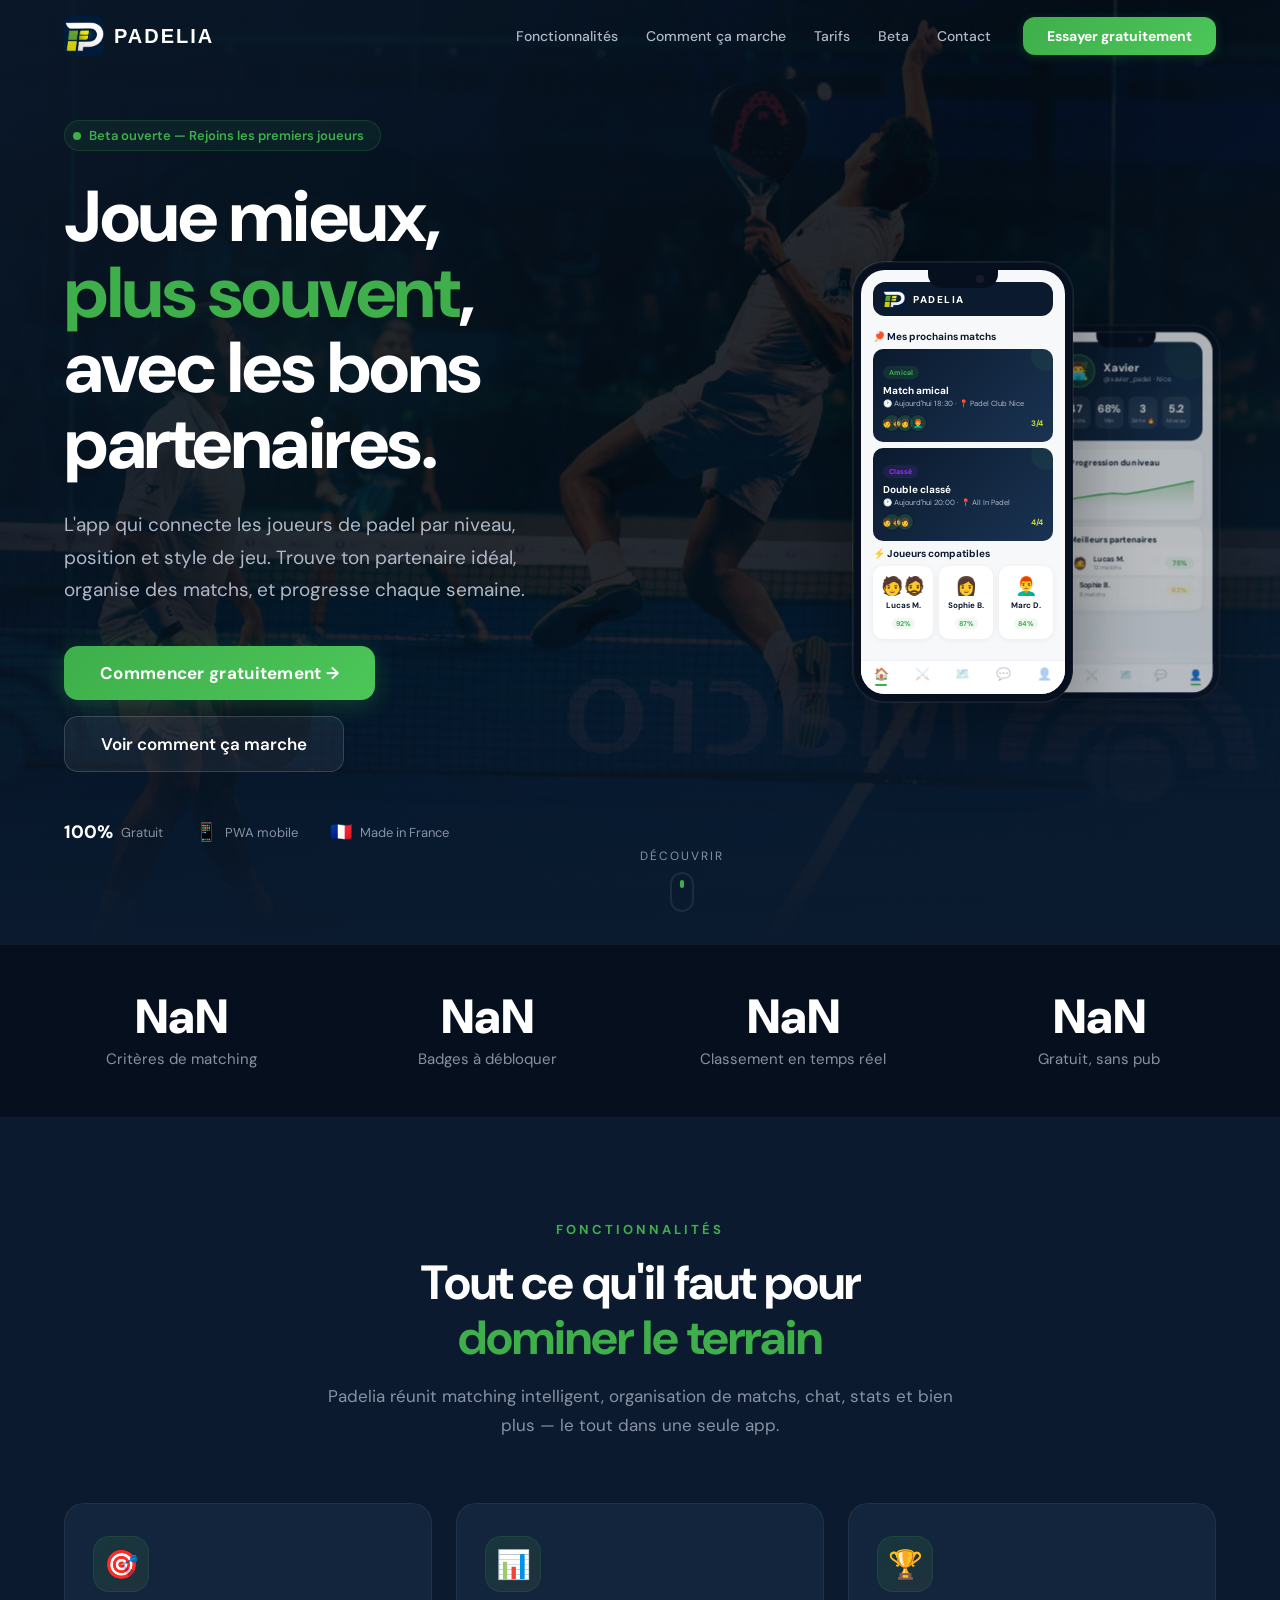
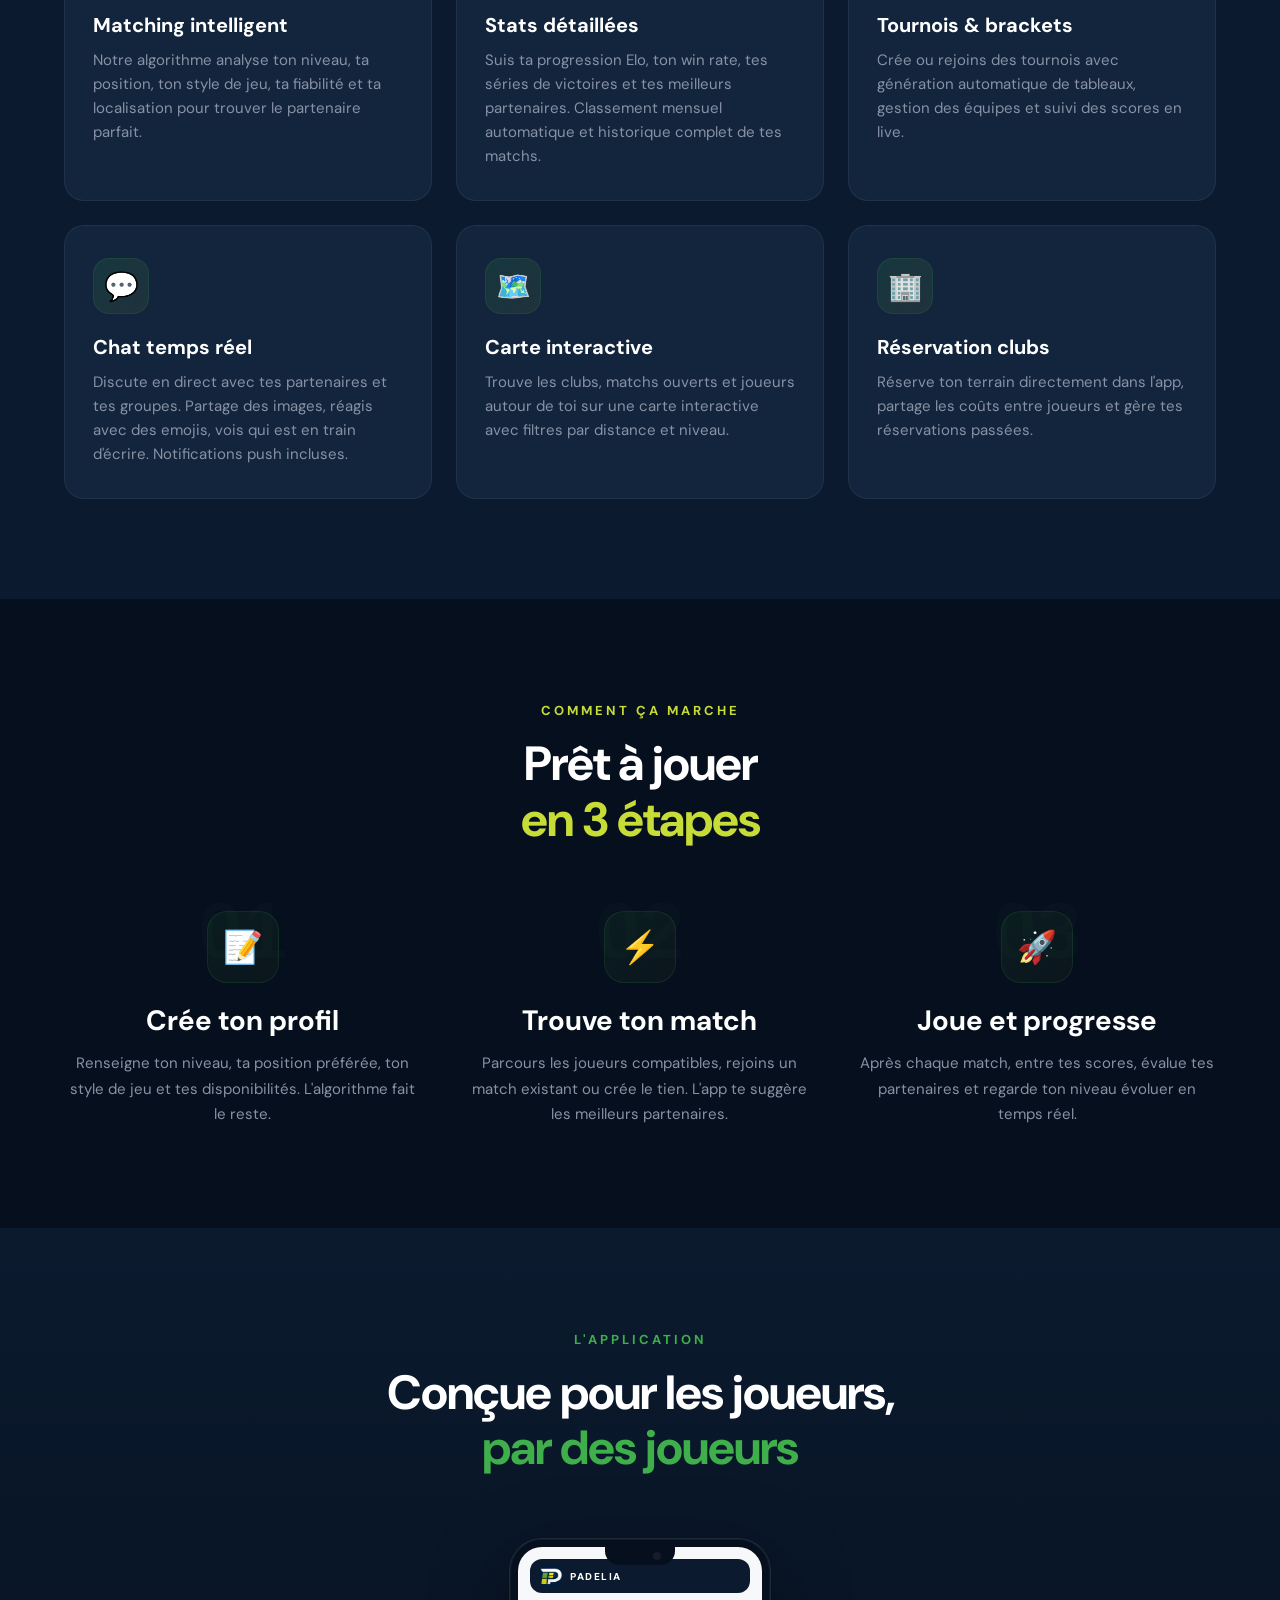
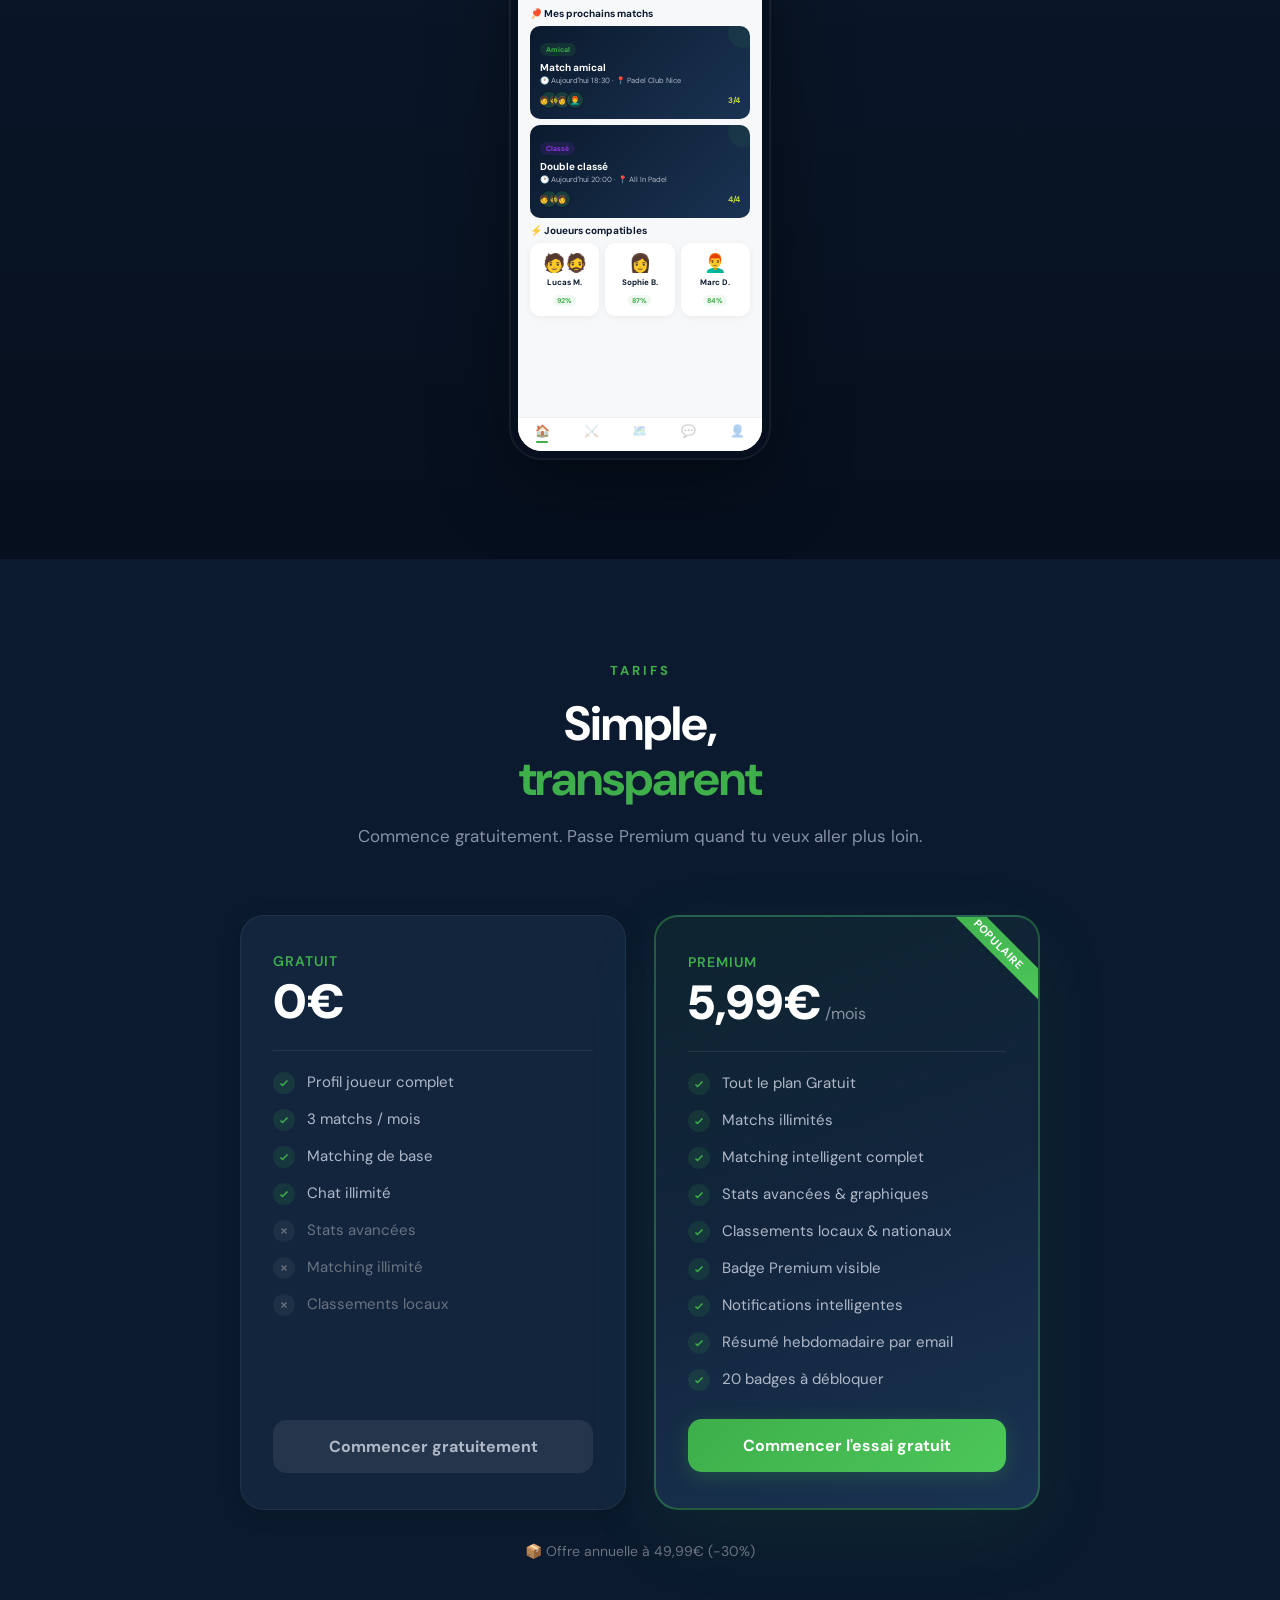
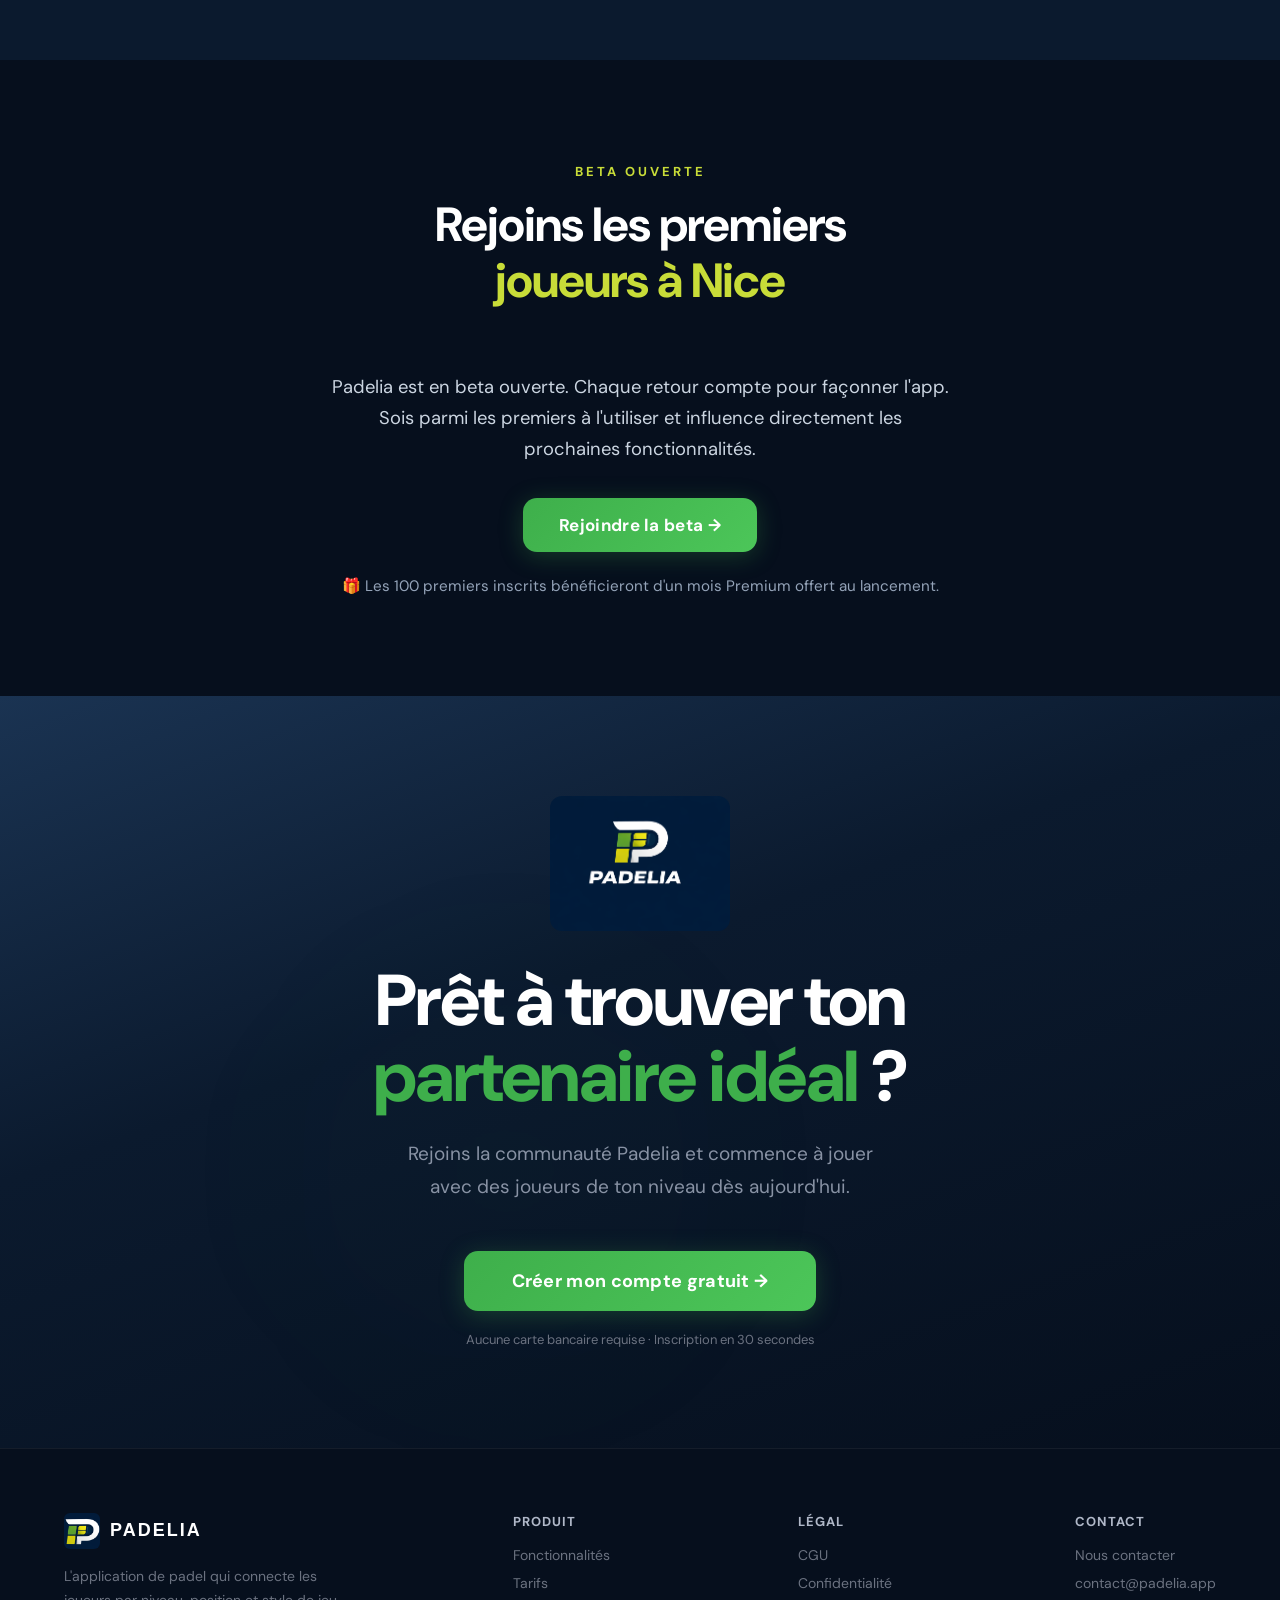
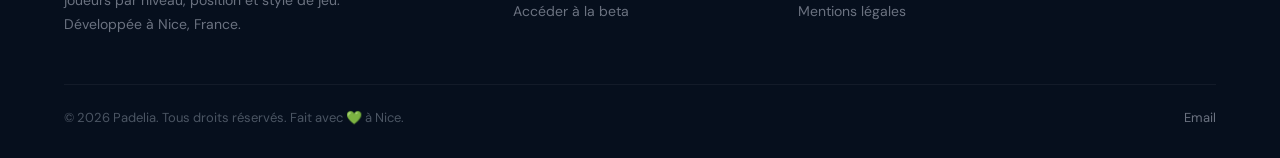
==== commit 52b2eb8b: "correction et amélioration P0 et P1" ====
--- a/index.html
+++ b/index.html
@@ -44,7 +44,7 @@
           <a href="#features">Fonctionnalités</a>
           <a href="#how">Comment ça marche</a>
           <a href="#pricing">Tarifs</a>
-          <a href="#testimonials">Témoignages</a>
+          <a href="#beta">Beta</a>
           <a href="contact.html">Contact</a>
         </div>
         <a href="https://padelia-beta.vercel.app" target="_blank" rel="noopener noreferrer" class="nav-cta">Essayer gratuitement</a>
@@ -64,7 +64,7 @@
       <a href="#features">Fonctionnalités</a>
       <a href="#how">Comment ça marche</a>
       <a href="#pricing">Tarifs</a>
-      <a href="#testimonials">Témoignages</a>
+      <a href="#beta">Beta</a>
       <a href="contact.html">Contact</a>
     </div>
     <div class="mobile-menu-spacer"></div>
@@ -296,21 +296,21 @@
     <section class="social-proof">
       <div class="social-proof-inner">
         <div class="grid-4">
-          <div class="stat-counter" data-end="500" data-suffix="+" data-delay="0">
-            <div class="number">0+</div>
-            <div class="label">Joueurs inscrits</div>
-          </div>
-          <div class="stat-counter" data-end="1200" data-suffix="+" data-delay="150">
-            <div class="number">0+</div>
-            <div class="label">Matchs organisés</div>
-          </div>
-          <div class="stat-counter" data-end="50" data-suffix="+" data-delay="300">
-            <div class="number">0+</div>
-            <div class="label">Clubs partenaires</div>
-          </div>
-          <div class="stat-counter" data-end="98" data-suffix="%" data-delay="0">
-            <div class="number">0%</div>
-            <div class="label">Satisfaction</div>
+          <div class="stat-counter">
+            <div class="number">5</div>
+            <div class="label">Critères de matching</div>
+          </div>
+          <div class="stat-counter">
+            <div class="number">20+</div>
+            <div class="label">Badges à débloquer</div>
+          </div>
+          <div class="stat-counter">
+            <div class="number">ELO</div>
+            <div class="label">Classement en temps réel</div>
+          </div>
+          <div class="stat-counter">
+            <div class="number">100%</div>
+            <div class="label">Gratuit, sans pub</div>
           </div>
         </div>
       </div>
@@ -336,7 +336,7 @@
             <div class="feature-card">
               <div class="feature-card-icon">📊</div>
               <h3>Stats détaillées</h3>
-              <p>Suis ta progression Elo, ton win rate, tes meilleurs partenaires et ton évolution mois après mois avec des graphiques détaillés.</p>
+              <p>Suis ta progression Elo, ton win rate, tes séries de victoires et tes meilleurs partenaires. Classement mensuel automatique et historique complet de tes matchs.</p>
             </div>
           </div>
           <div class="reveal" data-delay="200">
@@ -350,7 +350,7 @@
             <div class="feature-card">
               <div class="feature-card-icon">💬</div>
               <h3>Chat temps réel</h3>
-              <p>Discute en direct avec tes partenaires, tes groupes et les participants de tes matchs. Notifications push incluses.</p>
+              <p>Discute en direct avec tes partenaires et tes groupes. Partage des images, réagis avec des emojis, vois qui est en train d'écrire. Notifications push incluses.</p>
             </div>
           </div>
           <div class="reveal" data-delay="200">
@@ -599,7 +599,19 @@
                   <div class="pricing-feature-icon included">
                     <svg width="12" height="12" fill="none" viewBox="0 0 24 24" stroke="#3EAF4B" stroke-width="3"><path d="M5 13l4 4L19 7"/></svg>
                   </div>
-                  <span class="included">Support prioritaire</span>
+                  <span class="included">Notifications intelligentes</span>
+                </div>
+                <div class="pricing-feature">
+                  <div class="pricing-feature-icon included">
+                    <svg width="12" height="12" fill="none" viewBox="0 0 24 24" stroke="#3EAF4B" stroke-width="3"><path d="M5 13l4 4L19 7"/></svg>
+                  </div>
+                  <span class="included">Résumé hebdomadaire par email</span>
+                </div>
+                <div class="pricing-feature">
+                  <div class="pricing-feature-icon included">
+                    <svg width="12" height="12" fill="none" viewBox="0 0 24 24" stroke="#3EAF4B" stroke-width="3"><path d="M5 13l4 4L19 7"/></svg>
+                  </div>
+                  <span class="included">20 badges à débloquer</span>
                 </div>
               </div>
               <button class="pricing-btn primary">Commencer l'essai gratuit</button>
@@ -607,76 +619,29 @@
           </div>
         </div>
         <div class="reveal" data-delay="300">
-          <p class="pricing-note">🎓 -50% pour les étudiants · 📦 Offre annuelle à 49,99€ (-30%)</p>
+          <p class="pricing-note">📦 Offre annuelle à 49,99€ (-30%)</p>
         </div>
       </div>
     </section>
 
-    <!-- ══ TESTIMONIALS ══ -->
-    <section id="testimonials" class="testimonials-section">
+    <!-- ══ BETA OUVERTE ══ -->
+    <section id="beta" class="testimonials-section">
       <div class="section-pad">
         <div class="section-header reveal">
-          <span class="section-tag lime">Témoignages</span>
-          <h2 class="heading-lg">Ce qu'en disent<br><span class="accent-lime">les joueurs</span></h2>
-        </div>
-        <div class="grid-3">
-          <div class="reveal">
-            <div class="testimonial-card">
-              <div class="testimonial-stars">
-                <svg width="16" height="16" fill="#C8DC38" viewBox="0 0 24 24"><path d="M12 2l3.09 6.26L22 9.27l-5 4.87 1.18 6.88L12 17.77l-6.18 3.25L7 14.14 2 9.27l6.91-1.01L12 2z"/></svg>
-                <svg width="16" height="16" fill="#C8DC38" viewBox="0 0 24 24"><path d="M12 2l3.09 6.26L22 9.27l-5 4.87 1.18 6.88L12 17.77l-6.18 3.25L7 14.14 2 9.27l6.91-1.01L12 2z"/></svg>
-                <svg width="16" height="16" fill="#C8DC38" viewBox="0 0 24 24"><path d="M12 2l3.09 6.26L22 9.27l-5 4.87 1.18 6.88L12 17.77l-6.18 3.25L7 14.14 2 9.27l6.91-1.01L12 2z"/></svg>
-                <svg width="16" height="16" fill="#C8DC38" viewBox="0 0 24 24"><path d="M12 2l3.09 6.26L22 9.27l-5 4.87 1.18 6.88L12 17.77l-6.18 3.25L7 14.14 2 9.27l6.91-1.01L12 2z"/></svg>
-                <svg width="16" height="16" fill="#C8DC38" viewBox="0 0 24 24"><path d="M12 2l3.09 6.26L22 9.27l-5 4.87 1.18 6.88L12 17.77l-6.18 3.25L7 14.14 2 9.27l6.91-1.01L12 2z"/></svg>
-              </div>
-              <p class="testimonial-text">"Enfin une app de padel qui marche ! Le matching est bluffant, j'ai trouvé des partenaires de mon niveau en 2 minutes."</p>
-              <div class="testimonial-author">
-                <div class="testimonial-avatar">🧑‍🧔</div>
-                <div>
-                  <div class="testimonial-name">Lucas M.</div>
-                  <div class="testimonial-role">Joueur intermédiaire · Nice</div>
-                </div>
-              </div>
-            </div>
-          </div>
-          <div class="reveal" data-delay="100">
-            <div class="testimonial-card">
-              <div class="testimonial-stars">
-                <svg width="16" height="16" fill="#C8DC38" viewBox="0 0 24 24"><path d="M12 2l3.09 6.26L22 9.27l-5 4.87 1.18 6.88L12 17.77l-6.18 3.25L7 14.14 2 9.27l6.91-1.01L12 2z"/></svg>
-                <svg width="16" height="16" fill="#C8DC38" viewBox="0 0 24 24"><path d="M12 2l3.09 6.26L22 9.27l-5 4.87 1.18 6.88L12 17.77l-6.18 3.25L7 14.14 2 9.27l6.91-1.01L12 2z"/></svg>
-                <svg width="16" height="16" fill="#C8DC38" viewBox="0 0 24 24"><path d="M12 2l3.09 6.26L22 9.27l-5 4.87 1.18 6.88L12 17.77l-6.18 3.25L7 14.14 2 9.27l6.91-1.01L12 2z"/></svg>
-                <svg width="16" height="16" fill="#C8DC38" viewBox="0 0 24 24"><path d="M12 2l3.09 6.26L22 9.27l-5 4.87 1.18 6.88L12 17.77l-6.18 3.25L7 14.14 2 9.27l6.91-1.01L12 2z"/></svg>
-                <svg width="16" height="16" fill="#C8DC38" viewBox="0 0 24 24"><path d="M12 2l3.09 6.26L22 9.27l-5 4.87 1.18 6.88L12 17.77l-6.18 3.25L7 14.14 2 9.27l6.91-1.01L12 2z"/></svg>
-              </div>
-              <p class="testimonial-text">"Le système de stats me motive à progresser. Voir mon Elo monter après chaque victoire, c'est addictif."</p>
-              <div class="testimonial-author">
-                <div class="testimonial-avatar">👩</div>
-                <div>
-                  <div class="testimonial-name">Sophie B.</div>
-                  <div class="testimonial-role">Compétitrice · Antibes</div>
-                </div>
-              </div>
-            </div>
-          </div>
-          <div class="reveal" data-delay="200">
-            <div class="testimonial-card">
-              <div class="testimonial-stars">
-                <svg width="16" height="16" fill="#C8DC38" viewBox="0 0 24 24"><path d="M12 2l3.09 6.26L22 9.27l-5 4.87 1.18 6.88L12 17.77l-6.18 3.25L7 14.14 2 9.27l6.91-1.01L12 2z"/></svg>
-                <svg width="16" height="16" fill="#C8DC38" viewBox="0 0 24 24"><path d="M12 2l3.09 6.26L22 9.27l-5 4.87 1.18 6.88L12 17.77l-6.18 3.25L7 14.14 2 9.27l6.91-1.01L12 2z"/></svg>
-                <svg width="16" height="16" fill="#C8DC38" viewBox="0 0 24 24"><path d="M12 2l3.09 6.26L22 9.27l-5 4.87 1.18 6.88L12 17.77l-6.18 3.25L7 14.14 2 9.27l6.91-1.01L12 2z"/></svg>
-                <svg width="16" height="16" fill="#C8DC38" viewBox="0 0 24 24"><path d="M12 2l3.09 6.26L22 9.27l-5 4.87 1.18 6.88L12 17.77l-6.18 3.25L7 14.14 2 9.27l6.91-1.01L12 2z"/></svg>
-                <svg width="16" height="16" fill="#C8DC38" viewBox="0 0 24 24"><path d="M12 2l3.09 6.26L22 9.27l-5 4.87 1.18 6.88L12 17.77l-6.18 3.25L7 14.14 2 9.27l6.91-1.01L12 2z"/></svg>
-              </div>
-              <p class="testimonial-text">"J'utilise Padelia pour organiser les matchs de notre groupe de 15 joueurs. Le chat + la création de match, c'est ultra fluide."</p>
-              <div class="testimonial-author">
-                <div class="testimonial-avatar">👨‍🦰</div>
-                <div>
-                  <div class="testimonial-name">Marc D.</div>
-                  <div class="testimonial-role">Organisateur · Cannes</div>
-                </div>
-              </div>
-            </div>
-          </div>
+          <span class="section-tag lime">Beta ouverte</span>
+          <h2 class="heading-lg">Rejoins les premiers<br><span class="accent-lime">joueurs à Nice</span></h2>
+        </div>
+        <div class="reveal" style="max-width:620px;margin:0 auto;text-align:center;">
+          <p style="font-size:1.15rem;color:#CBD5E1;line-height:1.7;margin-bottom:32px;">
+            Padelia est en beta ouverte. Chaque retour compte pour façonner l'app.
+            Sois parmi les premiers à l'utiliser et influence directement les prochaines fonctionnalités.
+          </p>
+          <a href="https://padelia-beta.vercel.app/register" target="_blank" rel="noopener noreferrer" class="cta-btn">
+            Rejoindre la beta →
+          </a>
+          <p style="font-size:0.95rem;color:#94A3B8;margin-top:24px;">
+            🎁 Les 100 premiers inscrits bénéficieront d'un mois Premium offert au lancement.
+          </p>
         </div>
       </div>
     </section>
@@ -727,35 +692,29 @@
           <div class="footer-col-links">
             <a href="#features">Fonctionnalités</a>
             <a href="#pricing">Tarifs</a>
-            <a href="#">Beta</a>
-            <a href="#">Roadmap</a>
-          </div>
-        </div>
-        <div>
-          <div class="footer-col-title">Communauté</div>
-          <div class="footer-col-links">
-            <a href="#">Blog</a>
-            <a href="#">Discord</a>
-            <a href="#">Instagram</a>
-            <a href="#">Ambassadeurs</a>
+            <a href="https://padelia-beta.vercel.app" target="_blank" rel="noopener noreferrer">Accéder à la beta</a>
           </div>
         </div>
         <div>
           <div class="footer-col-title">Légal</div>
           <div class="footer-col-links">
-            <a href="#">CGU</a>
-            <a href="#">Confidentialité</a>
-            <a href="#">Cookies</a>
-            <a href="contact.html">Contact</a>
+            <a href="https://padelia-beta.vercel.app/cgu" target="_blank" rel="noopener noreferrer">CGU</a>
+            <a href="https://padelia-beta.vercel.app/confidentialite" target="_blank" rel="noopener noreferrer">Confidentialité</a>
+            <a href="https://padelia-beta.vercel.app/mentions-legales" target="_blank" rel="noopener noreferrer">Mentions légales</a>
+          </div>
+        </div>
+        <div>
+          <div class="footer-col-title">Contact</div>
+          <div class="footer-col-links">
+            <a href="contact.html">Nous contacter</a>
+            <a href="mailto:contact@padelia.app">contact@padelia.app</a>
           </div>
         </div>
       </div>
       <div class="footer-bottom">
-        <p>© 2025 Padelia. Tous droits réservés. Fait avec 💚 à Nice.</p>
+        <p>© 2026 Padelia. Tous droits réservés. Fait avec 💚 à Nice.</p>
         <div class="footer-socials">
-          <a href="#">Twitter</a>
-          <a href="#">Instagram</a>
-          <a href="#">LinkedIn</a>
+          <a href="mailto:contact@padelia.app">Email</a>
         </div>
       </div>
     </div>
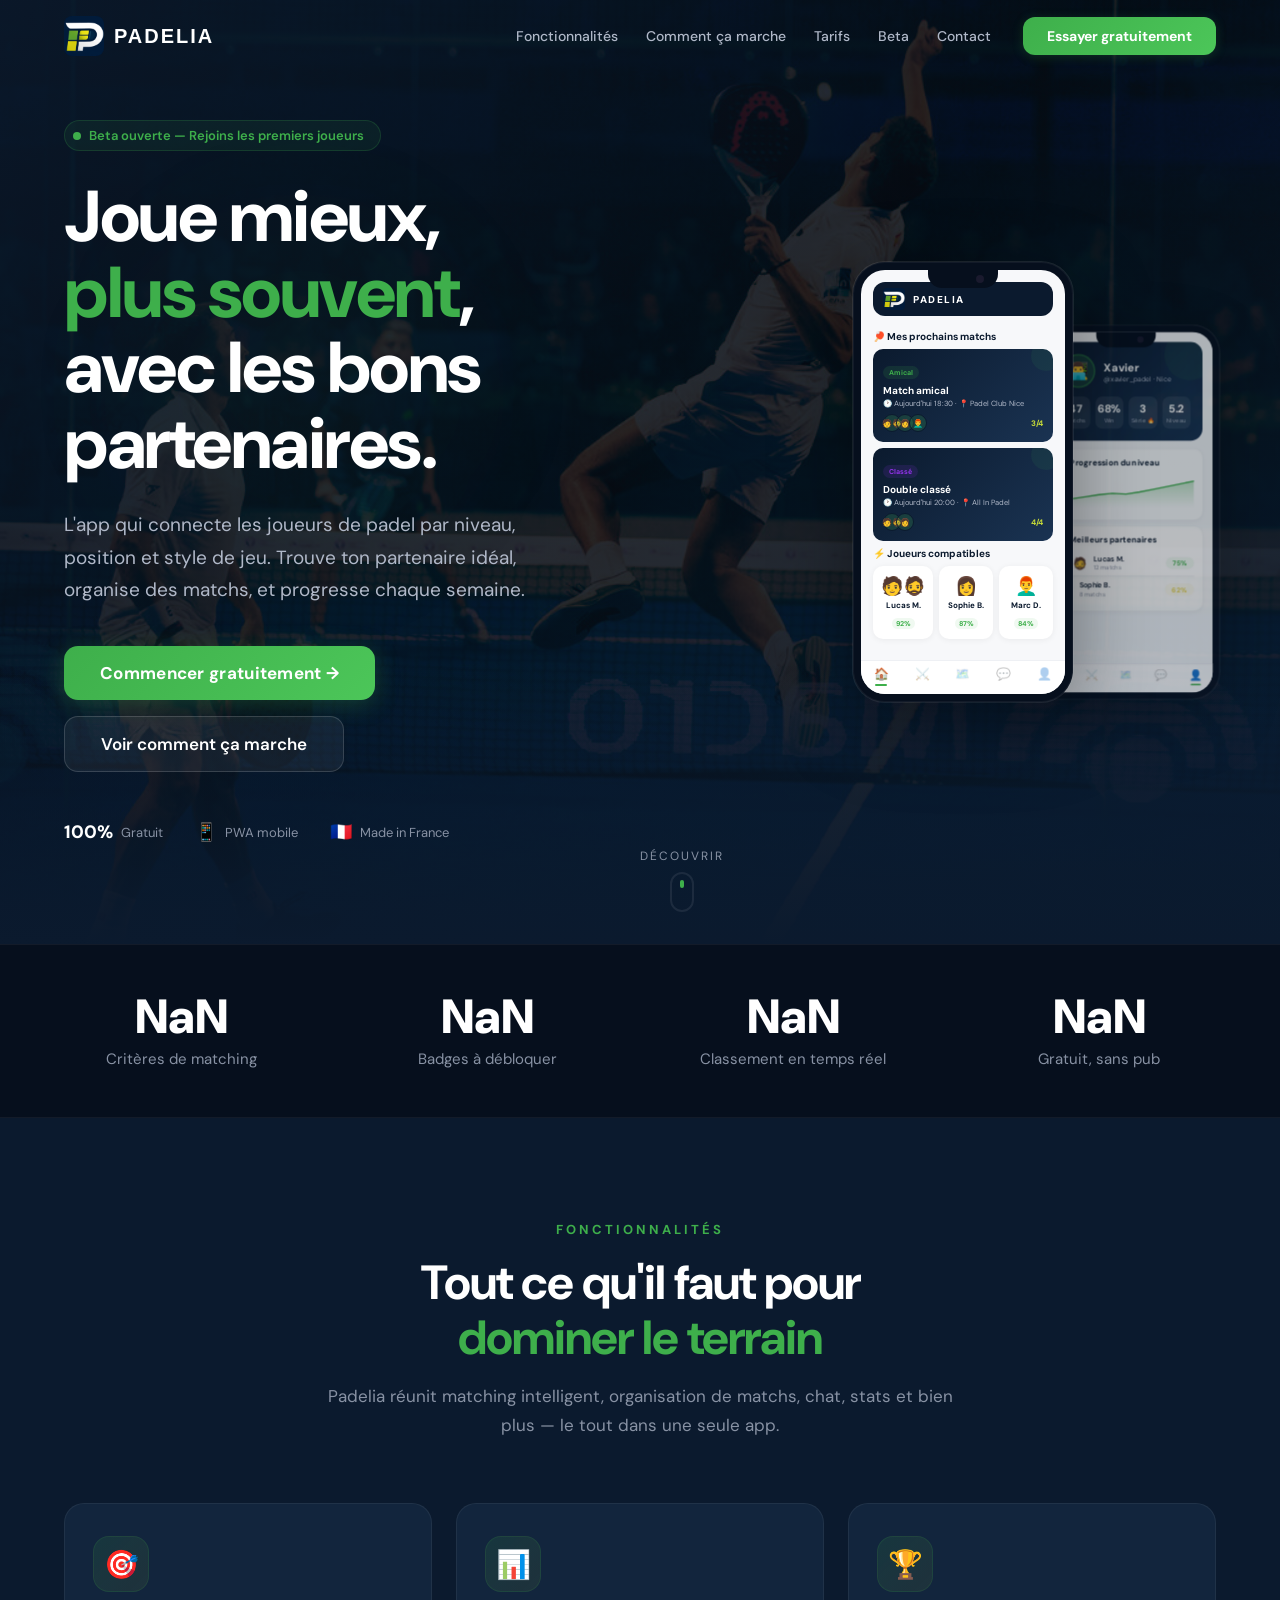
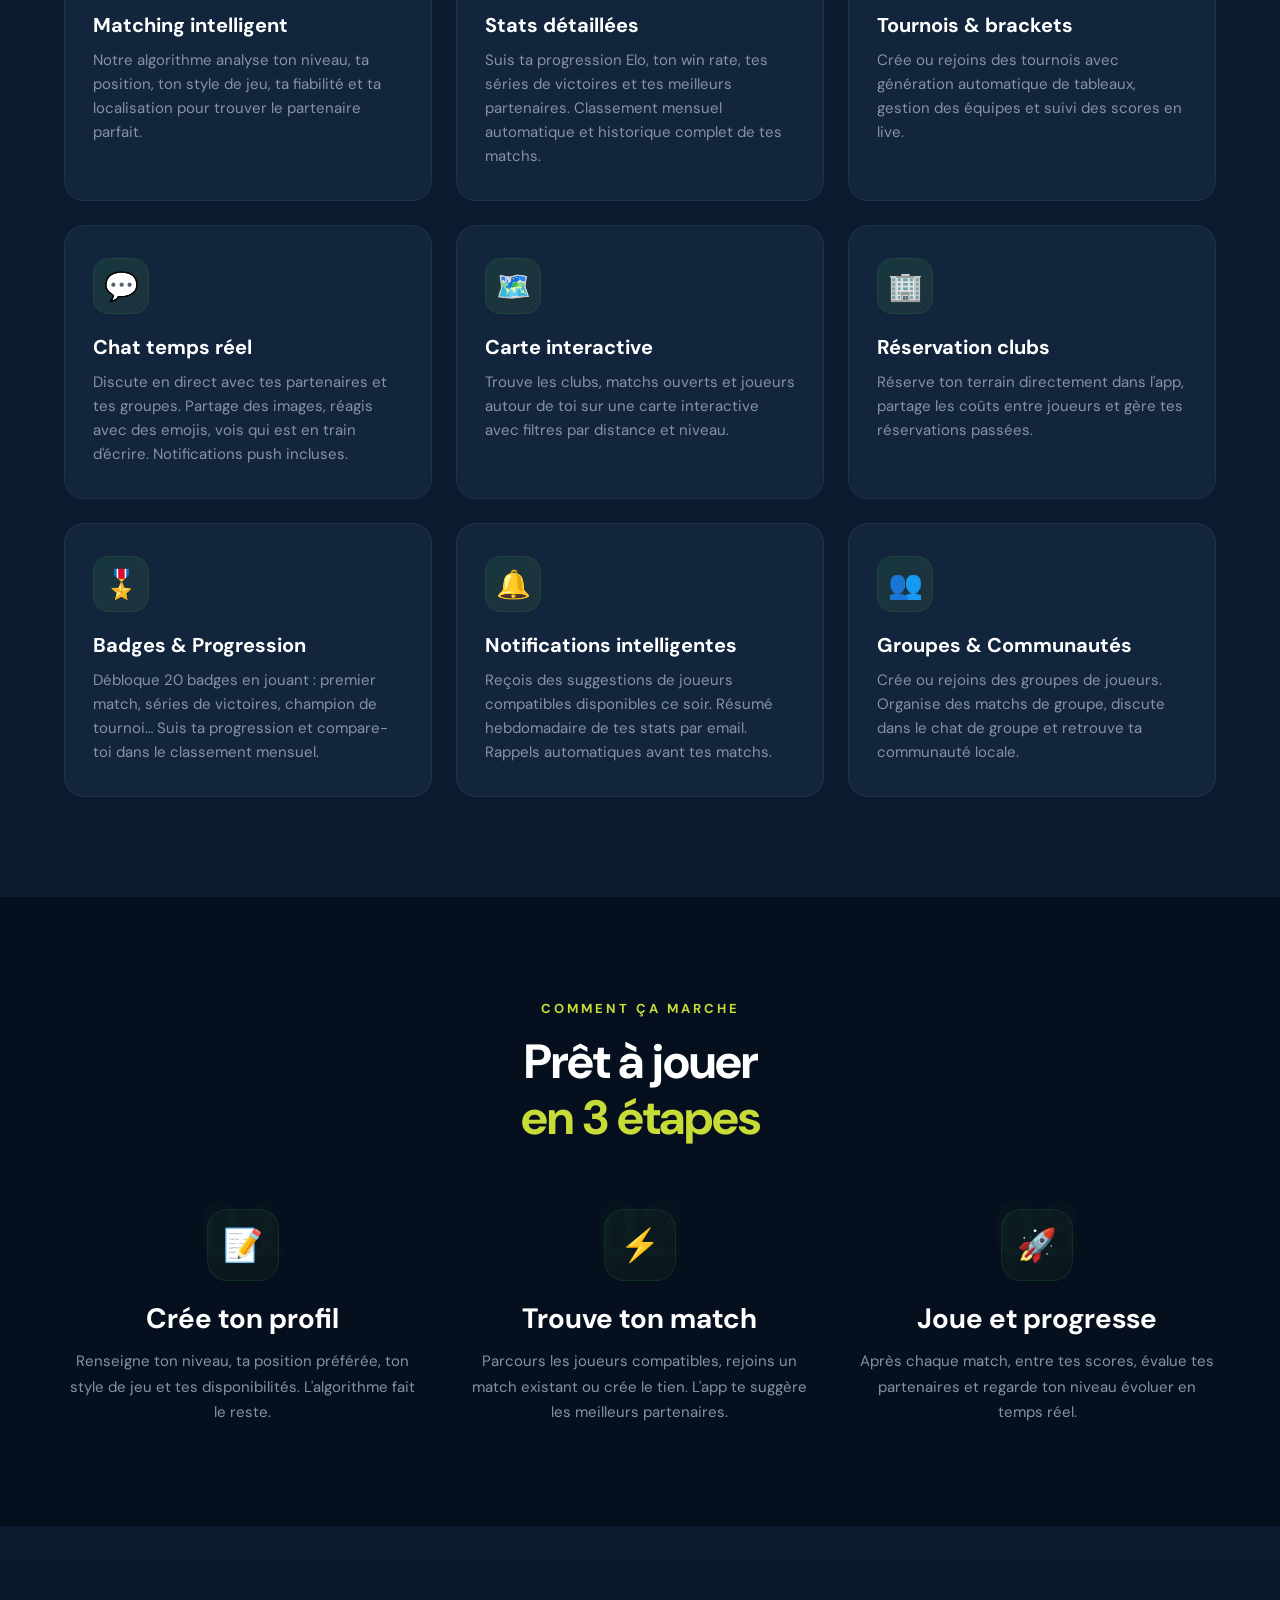
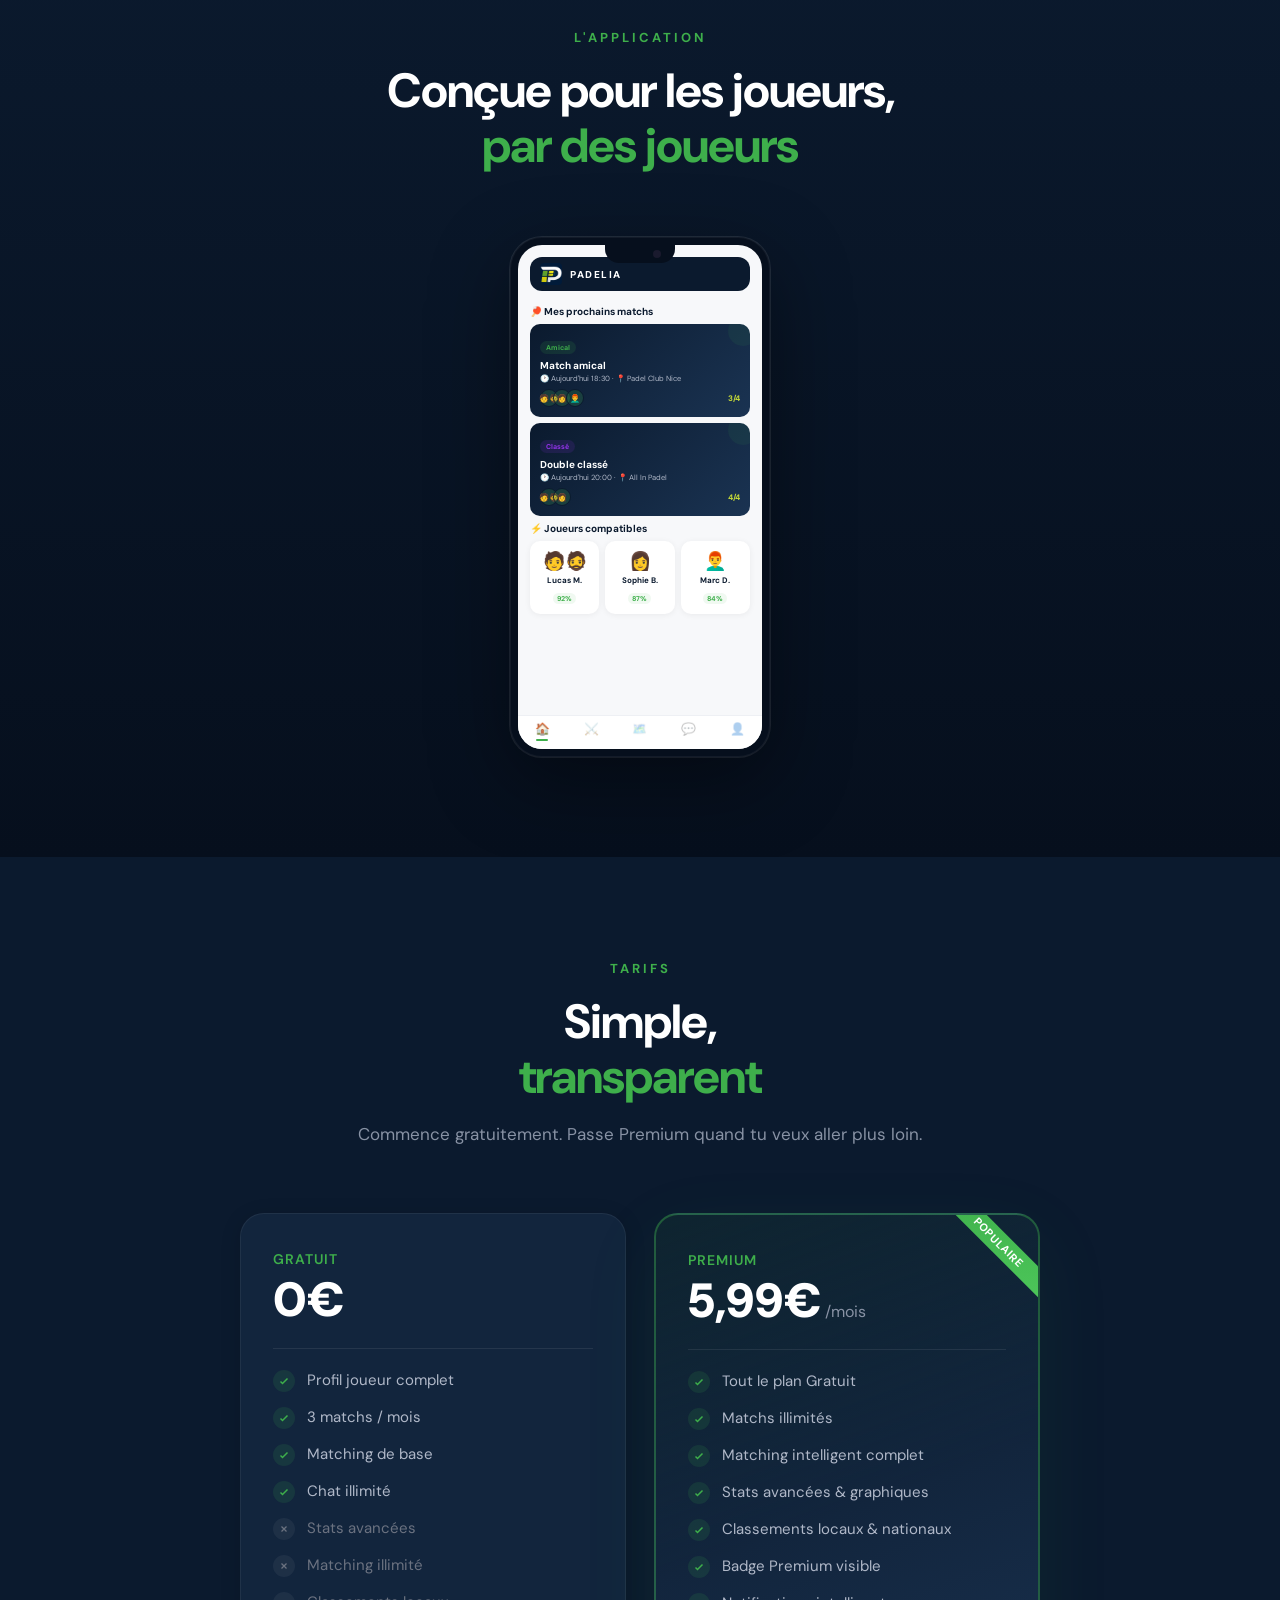
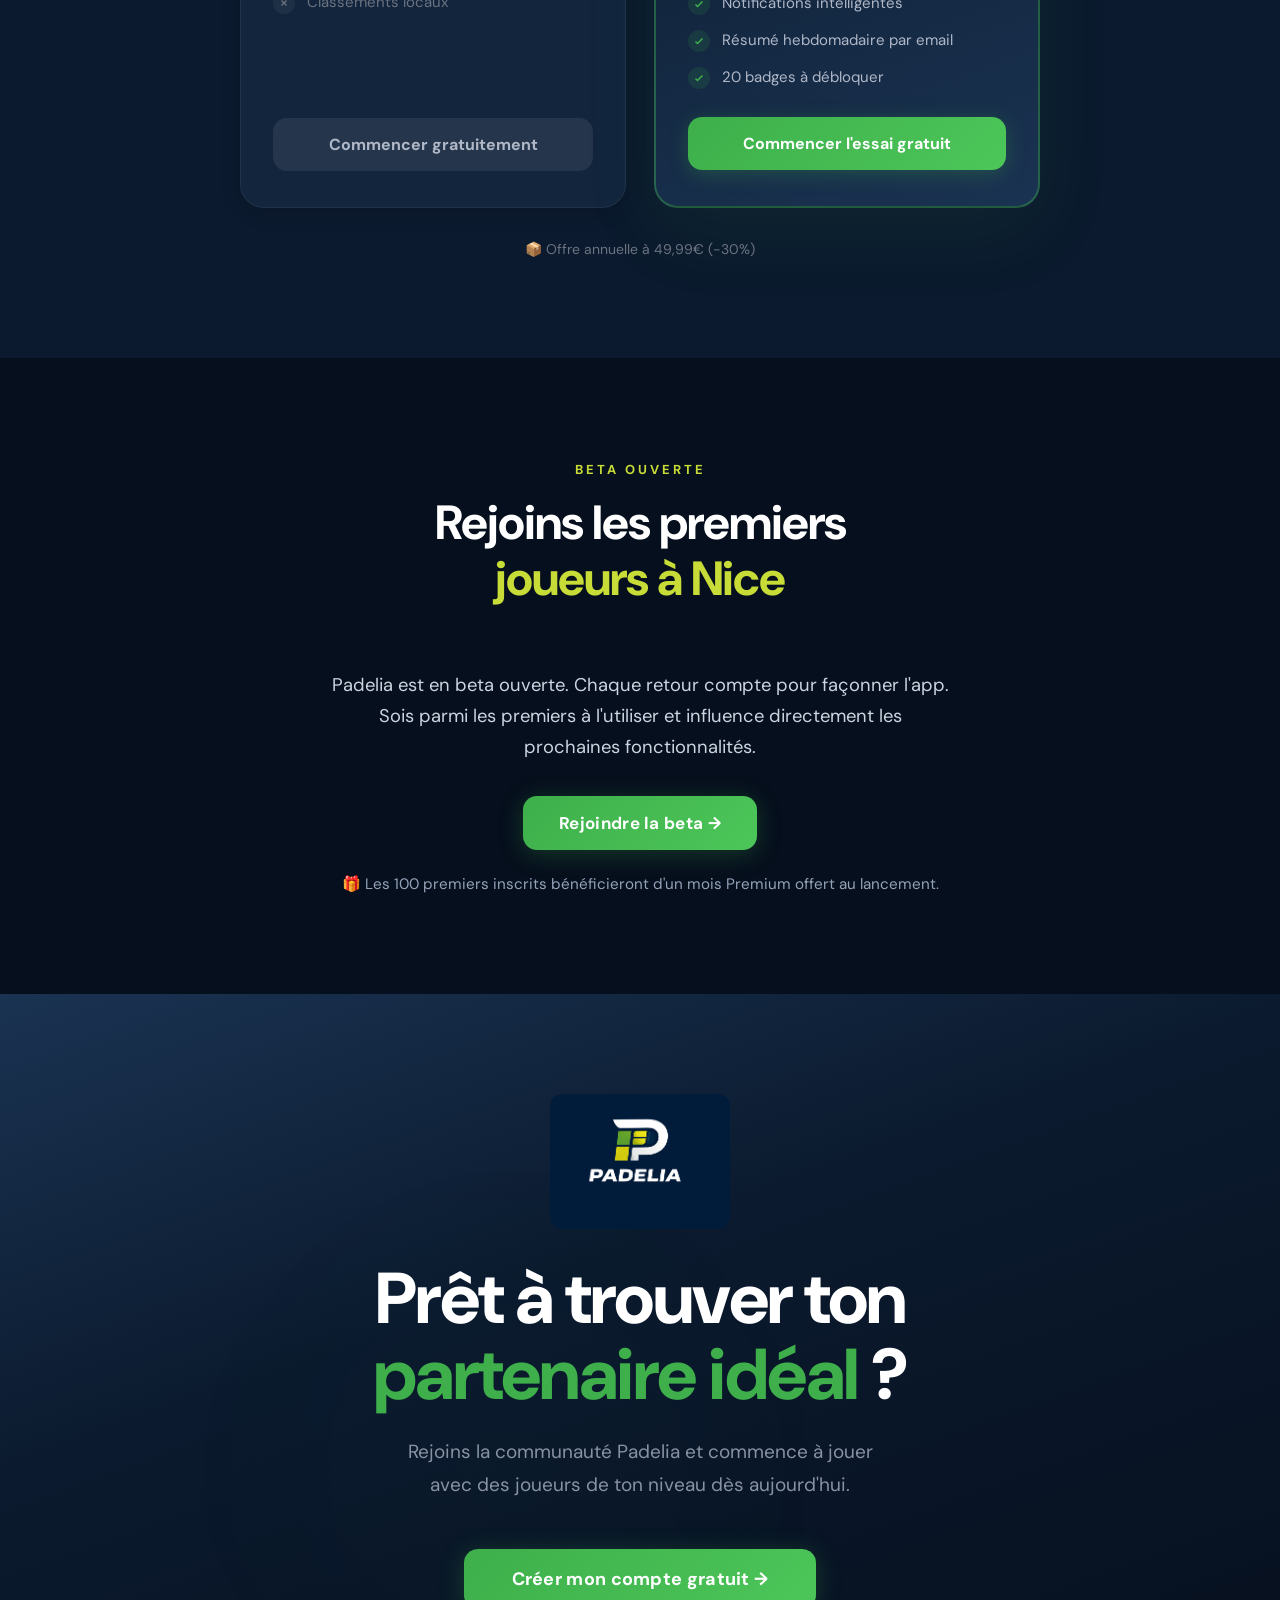
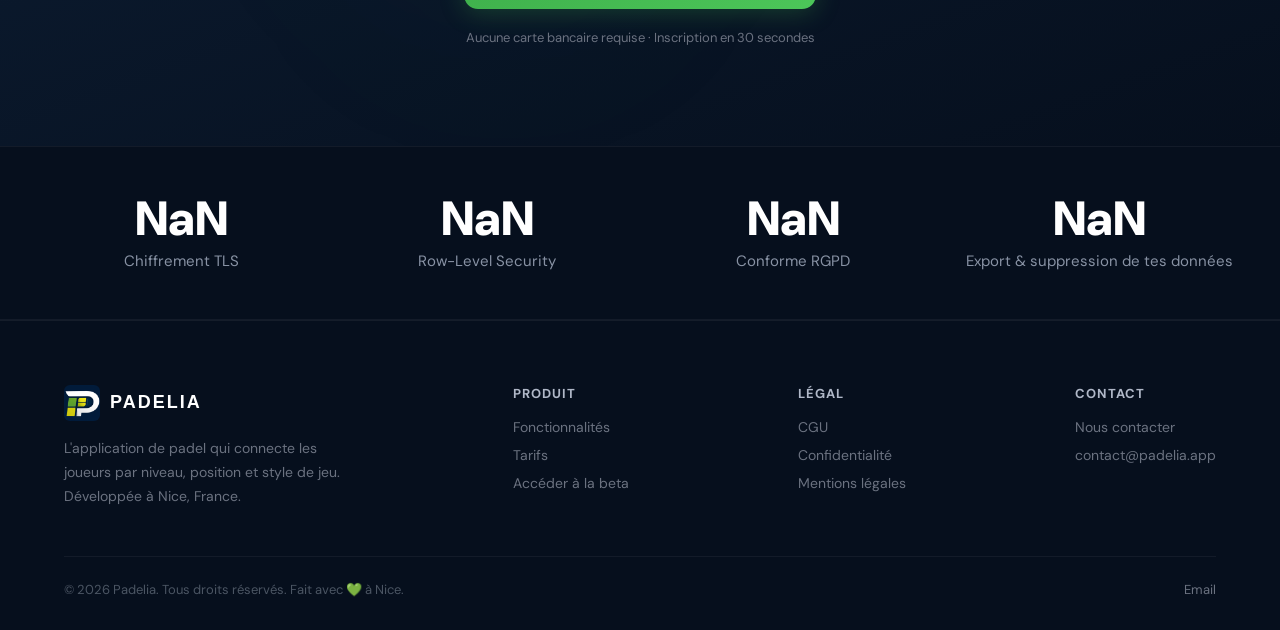
==== commit 89e03923: "P2 et open garph" ====
--- a/index.html
+++ b/index.html
@@ -7,19 +7,19 @@
   <meta name="description" content="L'app qui connecte les joueurs de padel par niveau, position et style de jeu. Trouve ton partenaire idéal, organise des matchs et progresse.">
 
   <!-- Open Graph -->
-  <meta property="og:title" content="Padelia — Joue mieux, plus souvent">
-  <meta property="og:description" content="L'app qui connecte les joueurs de padel par niveau, position et style de jeu. Trouve ton partenaire idéal, organise des matchs et progresse.">
+  <meta property="og:title" content="Padelia — Trouve ton partenaire de padel idéal">
+  <meta property="og:description" content="Matching intelligent, matchs, chat, tournois, stats. Gratuit.">
   <meta property="og:type" content="website">
-  <meta property="og:url" content="https://padelia.app">
-  <meta property="og:image" content="https://padelia.app/images/cover.jpg">
+  <meta property="og:url" content="https://padelia.netlify.app">
+  <meta property="og:image" content="https://padelia.netlify.app/images/og-cover.jpg">
 
   <!-- Twitter Card -->
   <meta name="twitter:card" content="summary_large_image">
-  <meta name="twitter:title" content="Padelia — Joue mieux, plus souvent">
-  <meta name="twitter:description" content="L'app qui connecte les joueurs de padel par niveau, position et style de jeu. Trouve ton partenaire idéal, organise des matchs et progresse.">
-  <meta name="twitter:image" content="https://padelia.app/images/cover.jpg">
-
-  <link rel="canonical" href="https://padelia.app">
+  <meta name="twitter:title" content="Padelia — Trouve ton partenaire de padel idéal">
+  <meta name="twitter:description" content="Matching intelligent, matchs, chat, tournois, stats. Gratuit.">
+  <meta name="twitter:image" content="https://padelia.netlify.app/images/og-cover.jpg">
+
+  <link rel="canonical" href="https://padelia.netlify.app">
   <link rel="icon" href="images/logo-small.png">
 
   <!-- Fonts (non-blocking) -->
@@ -367,6 +367,27 @@
               <p>Réserve ton terrain directement dans l'app, partage les coûts entre joueurs et gère tes réservations passées.</p>
             </div>
           </div>
+          <div class="reveal">
+            <div class="feature-card">
+              <div class="feature-card-icon">🎖️</div>
+              <h3>Badges & Progression</h3>
+              <p>Débloque 20 badges en jouant : premier match, séries de victoires, champion de tournoi… Suis ta progression et compare-toi dans le classement mensuel.</p>
+            </div>
+          </div>
+          <div class="reveal" data-delay="100">
+            <div class="feature-card">
+              <div class="feature-card-icon">🔔</div>
+              <h3>Notifications intelligentes</h3>
+              <p>Reçois des suggestions de joueurs compatibles disponibles ce soir. Résumé hebdomadaire de tes stats par email. Rappels automatiques avant tes matchs.</p>
+            </div>
+          </div>
+          <div class="reveal" data-delay="200">
+            <div class="feature-card">
+              <div class="feature-card-icon">👥</div>
+              <h3>Groupes & Communautés</h3>
+              <p>Crée ou rejoins des groupes de joueurs. Organise des matchs de groupe, discute dans le chat de groupe et retrouve ta communauté locale.</p>
+            </div>
+          </div>
         </div>
       </div>
     </section>
@@ -674,6 +695,30 @@
       </div>
     </section>
 
+    <!-- ══ TRUST / RGPD ══ -->
+    <section class="social-proof">
+      <div class="social-proof-inner">
+        <div class="grid-4 reveal">
+          <div class="stat-counter">
+            <div class="number">🔒</div>
+            <div class="label">Chiffrement TLS</div>
+          </div>
+          <div class="stat-counter">
+            <div class="number">🛡️</div>
+            <div class="label">Row-Level Security</div>
+          </div>
+          <div class="stat-counter">
+            <div class="number">🇪🇺</div>
+            <div class="label">Conforme RGPD</div>
+          </div>
+          <div class="stat-counter">
+            <div class="number">📤</div>
+            <div class="label">Export & suppression de tes données</div>
+          </div>
+        </div>
+      </div>
+    </section>
+
   </main>
 
   <!-- ══ FOOTER ══ -->
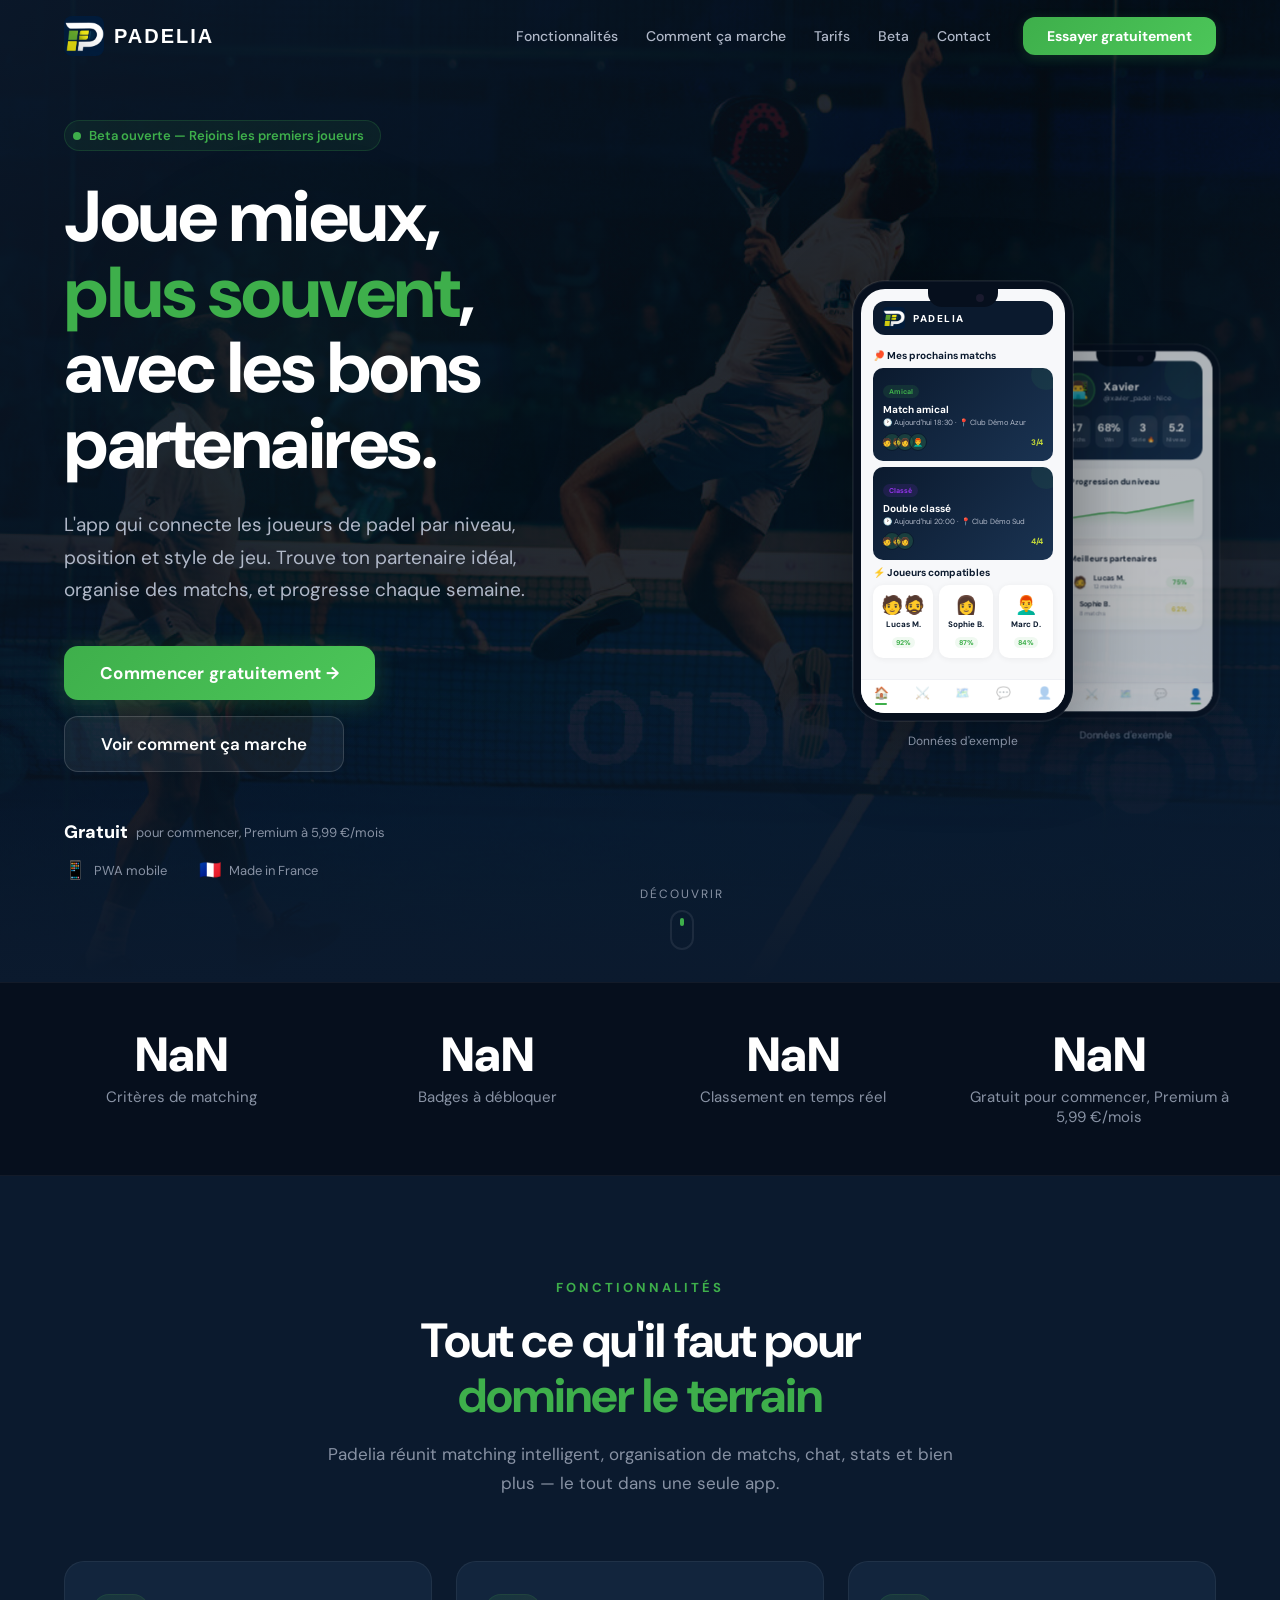
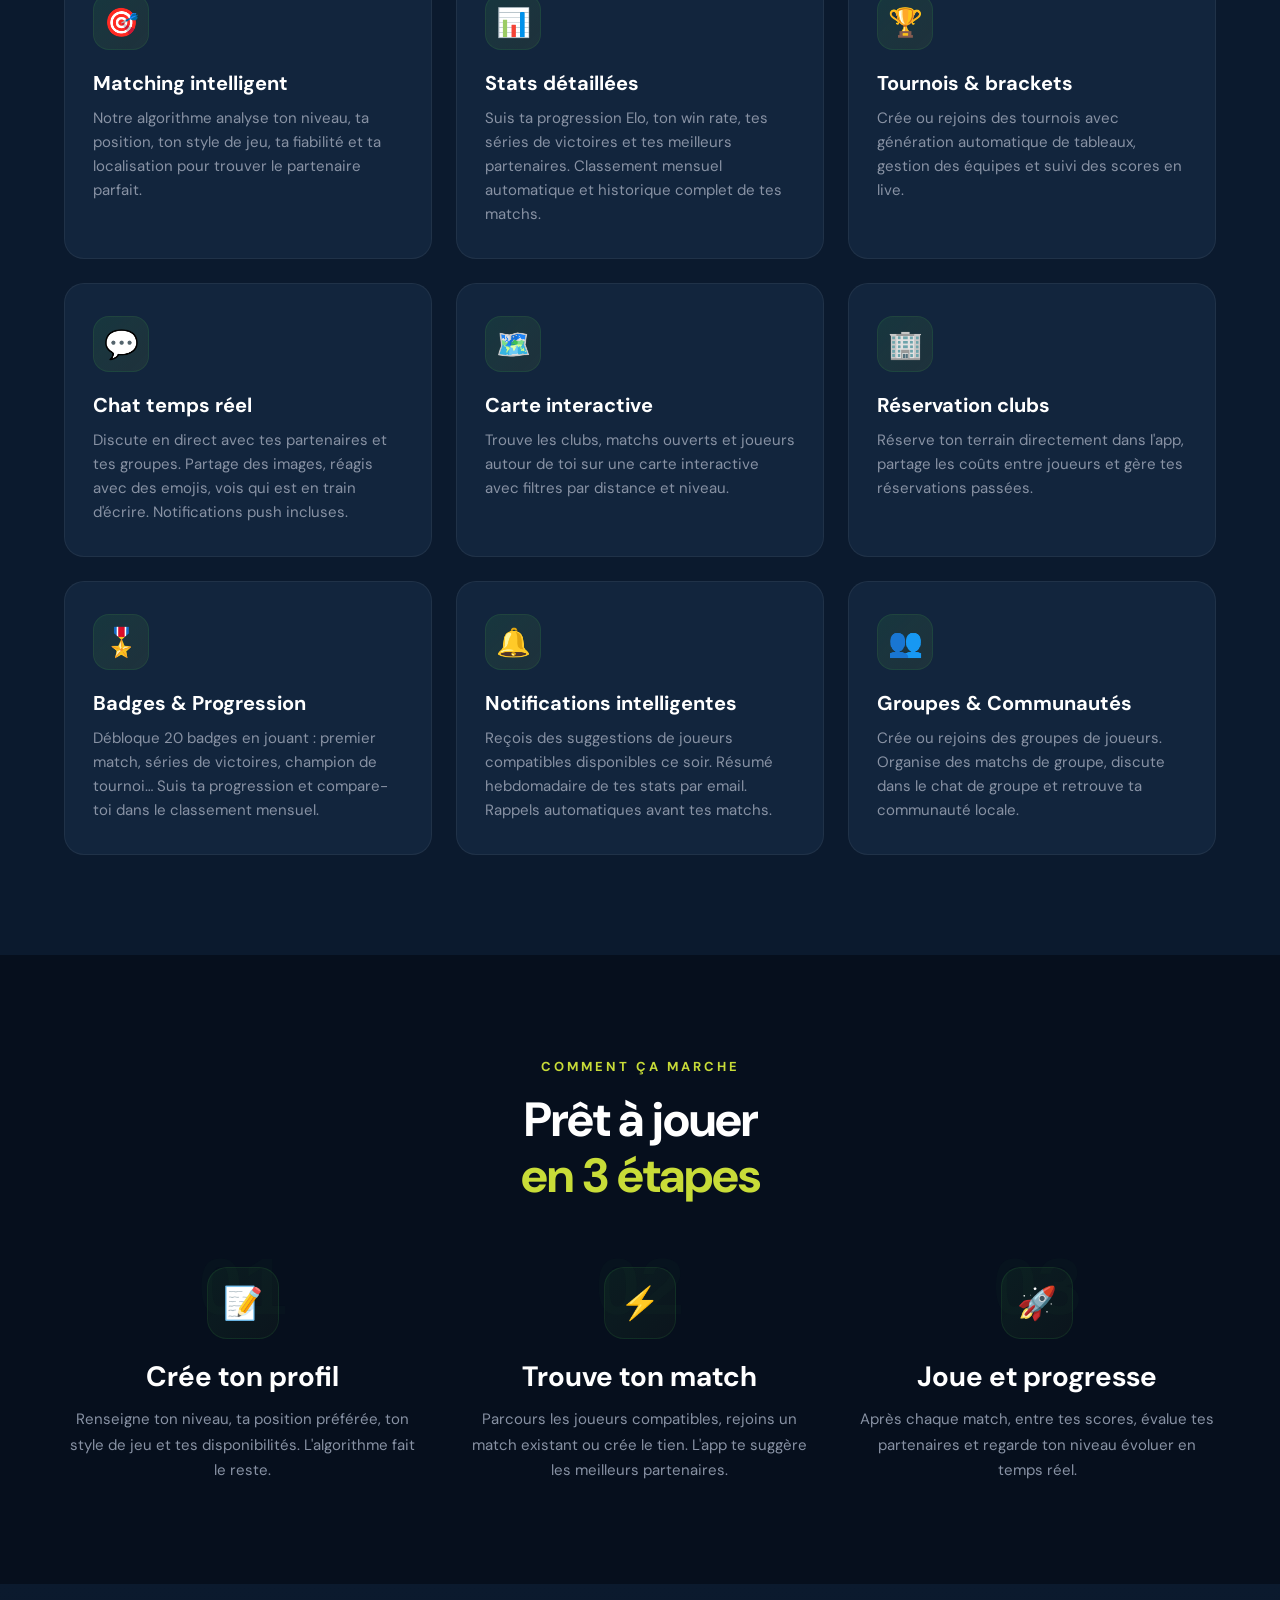
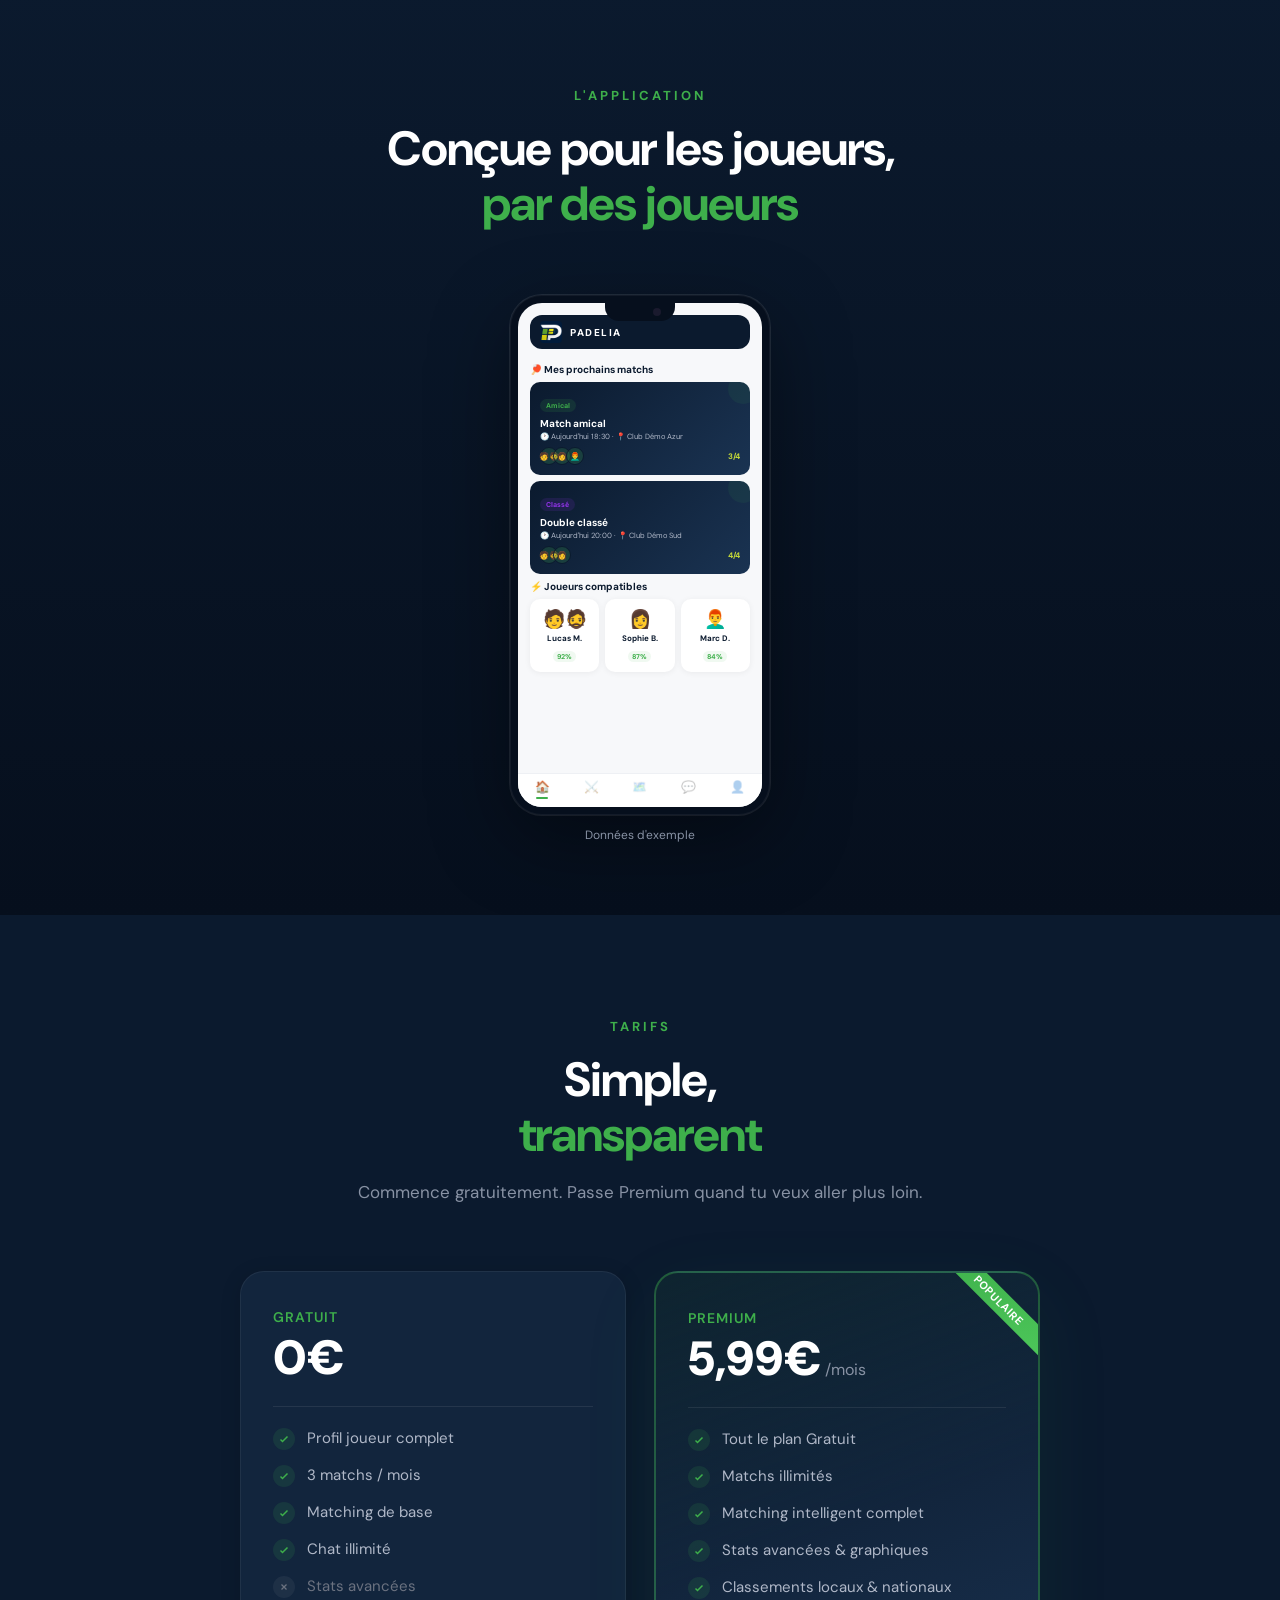
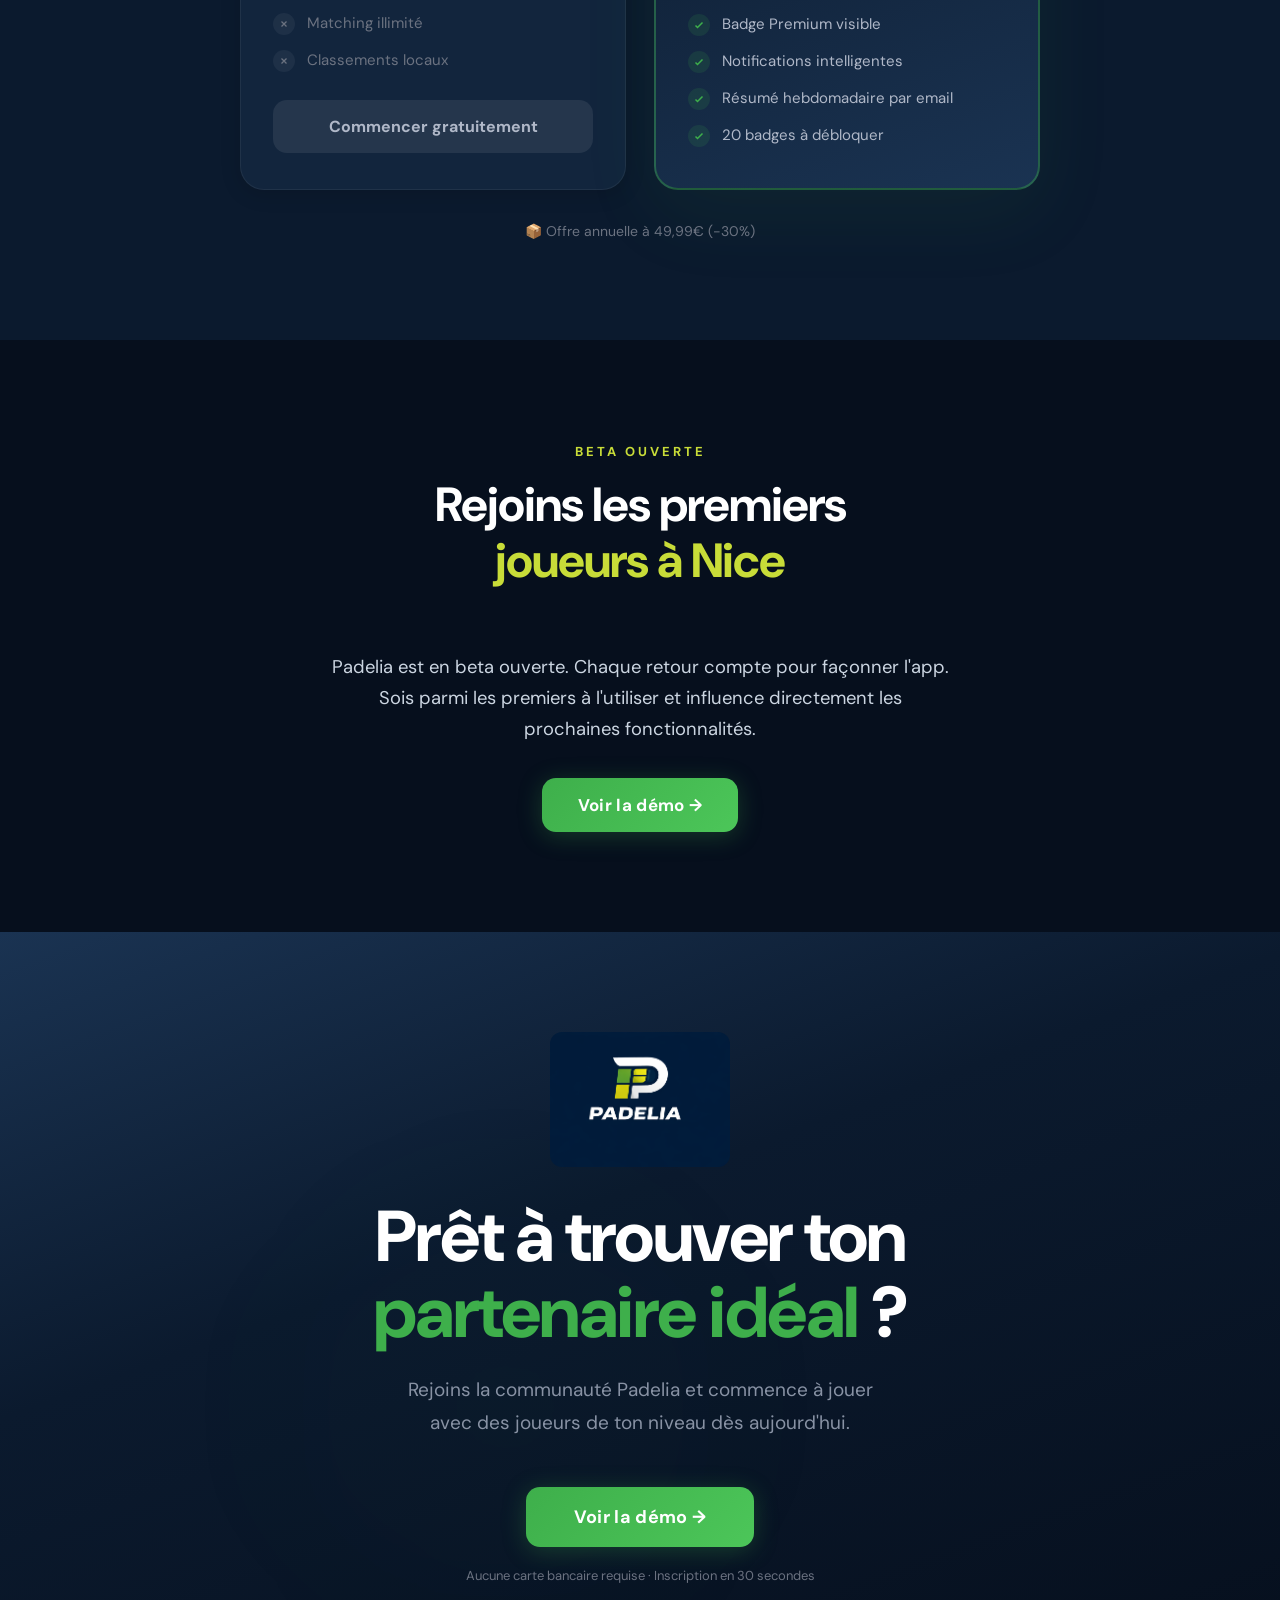
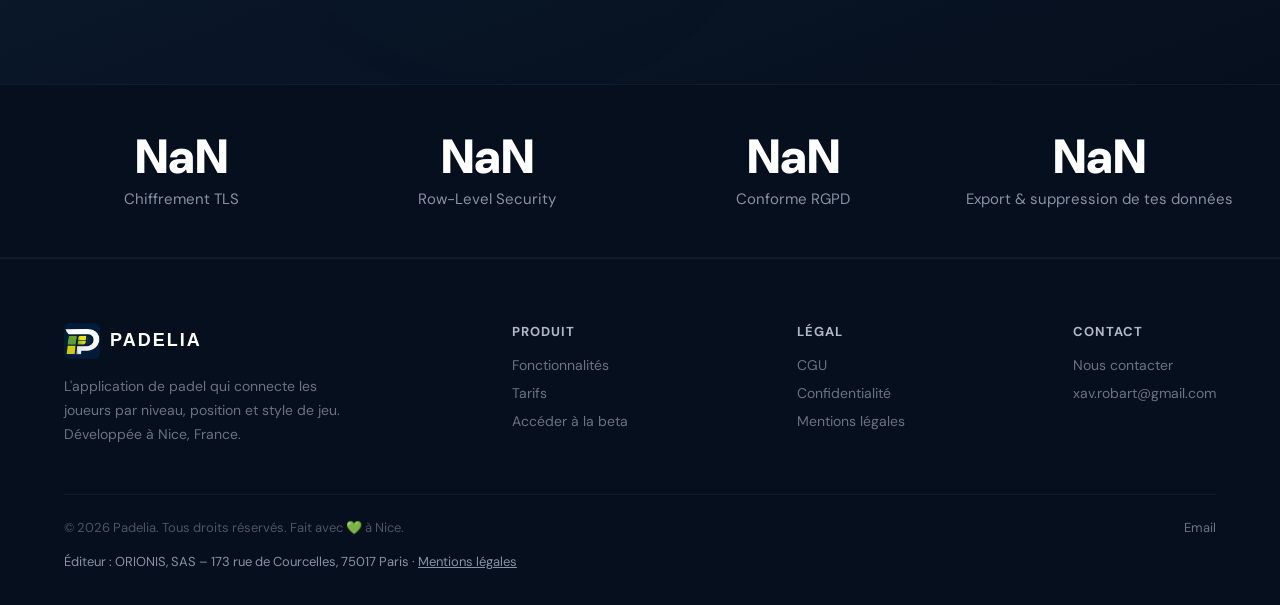
==== commit eb27907b: "fix(landing): identify publisher, remove real club names and unsupported offers before sale - Contac" ====
--- a/index.html
+++ b/index.html
@@ -8,7 +8,7 @@
 
   <!-- Open Graph -->
   <meta property="og:title" content="Padelia — Trouve ton partenaire de padel idéal">
-  <meta property="og:description" content="Matching intelligent, matchs, chat, tournois, stats. Gratuit.">
+  <meta property="og:description" content="Matching intelligent, matchs, chat, tournois, stats. Gratuit pour commencer, Premium à 5,99 €/mois.">
   <meta property="og:type" content="website">
   <meta property="og:url" content="https://padelia.netlify.app">
   <meta property="og:image" content="https://padelia.netlify.app/images/og-cover.jpg">
@@ -16,7 +16,7 @@
   <!-- Twitter Card -->
   <meta name="twitter:card" content="summary_large_image">
   <meta name="twitter:title" content="Padelia — Trouve ton partenaire de padel idéal">
-  <meta name="twitter:description" content="Matching intelligent, matchs, chat, tournois, stats. Gratuit.">
+  <meta name="twitter:description" content="Matching intelligent, matchs, chat, tournois, stats. Gratuit pour commencer, Premium à 5,99 €/mois.">
   <meta name="twitter:image" content="https://padelia.netlify.app/images/og-cover.jpg">
 
   <link rel="canonical" href="https://padelia.netlify.app">
@@ -122,7 +122,7 @@
           </div>
 
           <div class="hero-badges">
-            <div><span class="value">100%</span> <span class="label">Gratuit</span></div>
+            <div class="hero-badges-wide"><span class="value">Gratuit</span> <span class="label">pour commencer, Premium à 5,99&nbsp;€/mois</span></div>
             <div><span class="value">📱</span> <span class="label">PWA mobile</span></div>
             <div><span class="value">🇫🇷</span> <span class="label">Made in France</span></div>
           </div>
@@ -146,7 +146,7 @@
                     <div class="match-card-circle"></div>
                     <span class="match-badge amical">Amical</span>
                     <div class="match-title">Match amical</div>
-                    <div class="match-info">🕐 Aujourd'hui 18:30 · 📍 Padel Club Nice</div>
+                    <div class="match-info">🕐 Aujourd'hui 18:30 · 📍 Club Démo Azur</div>
                     <div class="match-footer">
                       <div class="match-avatars">
                         <div class="match-avatar">🧑‍🧔</div>
@@ -161,7 +161,7 @@
                     <div class="match-card-circle"></div>
                     <span class="match-badge classe">Classé</span>
                     <div class="match-title">Double classé</div>
-                    <div class="match-info">🕐 Aujourd'hui 20:00 · 📍 All In Padel</div>
+                    <div class="match-info">🕐 Aujourd'hui 20:00 · 📍 Club Démo Sud</div>
                     <div class="match-footer">
                       <div class="match-avatars">
                         <div class="match-avatar">🧑‍🧔</div>
@@ -197,6 +197,7 @@
                   <div class="phone-navbar-item">👤</div>
                 </div>
               </div>
+              <div class="mockup-note">Données d'exemple</div>
             </div>
           </div>
 
@@ -278,6 +279,7 @@
                   <div class="phone-navbar-item active">👤<div class="indicator"></div></div>
                 </div>
               </div>
+              <div class="mockup-note">Données d'exemple</div>
             </div>
           </div>
         </div>
@@ -309,8 +311,8 @@
             <div class="label">Classement en temps réel</div>
           </div>
           <div class="stat-counter">
-            <div class="number">100%</div>
-            <div class="label">Gratuit, sans pub</div>
+            <div class="number">0&nbsp;€</div>
+            <div class="label">Gratuit pour commencer, Premium à 5,99&nbsp;€/mois</div>
           </div>
         </div>
       </div>
@@ -450,7 +452,7 @@
                   <div class="match-card-circle"></div>
                   <span class="match-badge amical">Amical</span>
                   <div class="match-title">Match amical</div>
-                  <div class="match-info">🕐 Aujourd'hui 18:30 · 📍 Padel Club Nice</div>
+                  <div class="match-info">🕐 Aujourd'hui 18:30 · 📍 Club Démo Azur</div>
                   <div class="match-footer">
                     <div class="match-avatars">
                       <div class="match-avatar">🧑‍🧔</div>
@@ -464,7 +466,7 @@
                   <div class="match-card-circle"></div>
                   <span class="match-badge classe">Classé</span>
                   <div class="match-title">Double classé</div>
-                  <div class="match-info">🕐 Aujourd'hui 20:00 · 📍 All In Padel</div>
+                  <div class="match-info">🕐 Aujourd'hui 20:00 · 📍 Club Démo Sud</div>
                   <div class="match-footer">
                     <div class="match-avatars">
                       <div class="match-avatar">🧑‍🧔</div>
@@ -500,6 +502,7 @@
                 <div class="phone-navbar-item">👤</div>
               </div>
             </div>
+            <div class="mockup-note">Données d'exemple</div>
           </div>
         </div>
       </div>
@@ -635,7 +638,6 @@
                   <span class="included">20 badges à débloquer</span>
                 </div>
               </div>
-              <button class="pricing-btn primary">Commencer l'essai gratuit</button>
             </div>
           </div>
         </div>
@@ -657,12 +659,9 @@
             Padelia est en beta ouverte. Chaque retour compte pour façonner l'app.
             Sois parmi les premiers à l'utiliser et influence directement les prochaines fonctionnalités.
           </p>
-          <a href="https://padelia-beta.vercel.app/register" target="_blank" rel="noopener noreferrer" class="cta-btn">
-            Rejoindre la beta →
+          <a href="https://padelia-beta.vercel.app" target="_blank" rel="noopener noreferrer" class="cta-btn">
+            Voir la démo →
           </a>
-          <p style="font-size:0.95rem;color:#94A3B8;margin-top:24px;">
-            🎁 Les 100 premiers inscrits bénéficieront d'un mois Premium offert au lancement.
-          </p>
         </div>
       </div>
     </section>
@@ -685,8 +684,8 @@
           </p>
         </div>
         <div class="reveal cta-buttons" data-delay="300">
-          <a href="https://padelia-beta.vercel.app/register" target="_blank" rel="noopener noreferrer" class="cta-btn">
-            Créer mon compte gratuit →
+          <a href="https://padelia-beta.vercel.app" target="_blank" rel="noopener noreferrer" class="cta-btn">
+            Voir la démo →
           </a>
         </div>
         <div class="reveal" data-delay="400">
@@ -752,16 +751,20 @@
           <div class="footer-col-title">Contact</div>
           <div class="footer-col-links">
             <a href="contact.html">Nous contacter</a>
-            <a href="mailto:contact@padelia.app">contact@padelia.app</a>
+            <a href="mailto:xav.robart@gmail.com">xav.robart@gmail.com</a>
           </div>
         </div>
       </div>
       <div class="footer-bottom">
         <p>© 2026 Padelia. Tous droits réservés. Fait avec 💚 à Nice.</p>
         <div class="footer-socials">
-          <a href="mailto:contact@padelia.app">Email</a>
-        </div>
-      </div>
+          <a href="mailto:xav.robart@gmail.com">Email</a>
+        </div>
+      </div>
+      <p class="footer-publisher">
+        Éditeur : ORIONIS, SAS – 173 rue de Courcelles, 75017 Paris ·
+        <a href="https://padelia-beta.vercel.app/mentions-legales" target="_blank" rel="noopener noreferrer">Mentions légales</a>
+      </p>
     </div>
   </footer>
 
--- a/styles.css
+++ b/styles.css
@@ -419,6 +419,9 @@
   font-size: 13px;
   color: var(--gray400);
 }
+/* Pricing line: own row, so the two short badges stay on one line below it */
+.hero-badges { flex-wrap: wrap; row-gap: 14px; }
+.hero-badges > .hero-badges-wide { flex-basis: 100%; }
 
 /* Hero Phones */
 .hero-phones {
@@ -772,6 +775,19 @@
 .partner-winrate.mid {
   color: var(--yellow);
   background: rgba(232,212,77,0.08);
+}
+
+/* Sample-data caption under each phone mockup (absolute: no layout shift) */
+.mockup-note {
+  position: absolute;
+  top: 100%;
+  left: 0;
+  right: 0;
+  margin-top: 12px;
+  text-align: center;
+  font-size: 12px;
+  color: var(--gray400);
+  white-space: nowrap;
 }
 
 /* ─── Social Proof Bar ─── */
@@ -1239,6 +1255,20 @@
   transition: color 0.2s;
 }
 .footer-socials a:hover { color: var(--gray300); }
+
+/* Publisher identification (legal notice) */
+.footer-publisher {
+  margin-top: 16px;
+  font-size: 13px;
+  line-height: 1.6;
+  color: var(--gray400);
+}
+.footer-publisher a {
+  color: inherit;
+  text-decoration: underline;
+  transition: color 0.2s;
+}
+.footer-publisher a:hover { color: var(--gray300); }
 
 /* ─── Back to Top Button ─── */
 .back-to-top {
@@ -1302,6 +1332,10 @@
   .section-pad { padding: 64px 20px; }
   .phones-row { transform: scale(0.75); }
   .hero-badges { flex-wrap: wrap; gap: 16px; }
+  /* Stacked hero: keep the mockup caption clear of the scroll indicator */
+  .hero-phones { margin-bottom: 44px; }
+  /* Offset the row's scale so the caption stays at 12px */
+  .phones-row .mockup-note { font-size: 16px; margin-top: 16px; }
 }
 
 @media (max-width: 600px) {
@@ -1310,6 +1344,9 @@
 
 @media (max-width: 500px) {
   .phones-row { transform: scale(0.6); gap: 10px; }
+  .phones-row .mockup-note { font-size: 20px; margin-top: 20px; }
+  /* The second hero phone sits mostly behind the first: one caption labels the pair */
+  .hero-phone-secondary .mockup-note { display: none; }
 }
 
 /* ─── Reduced Motion ─── */
